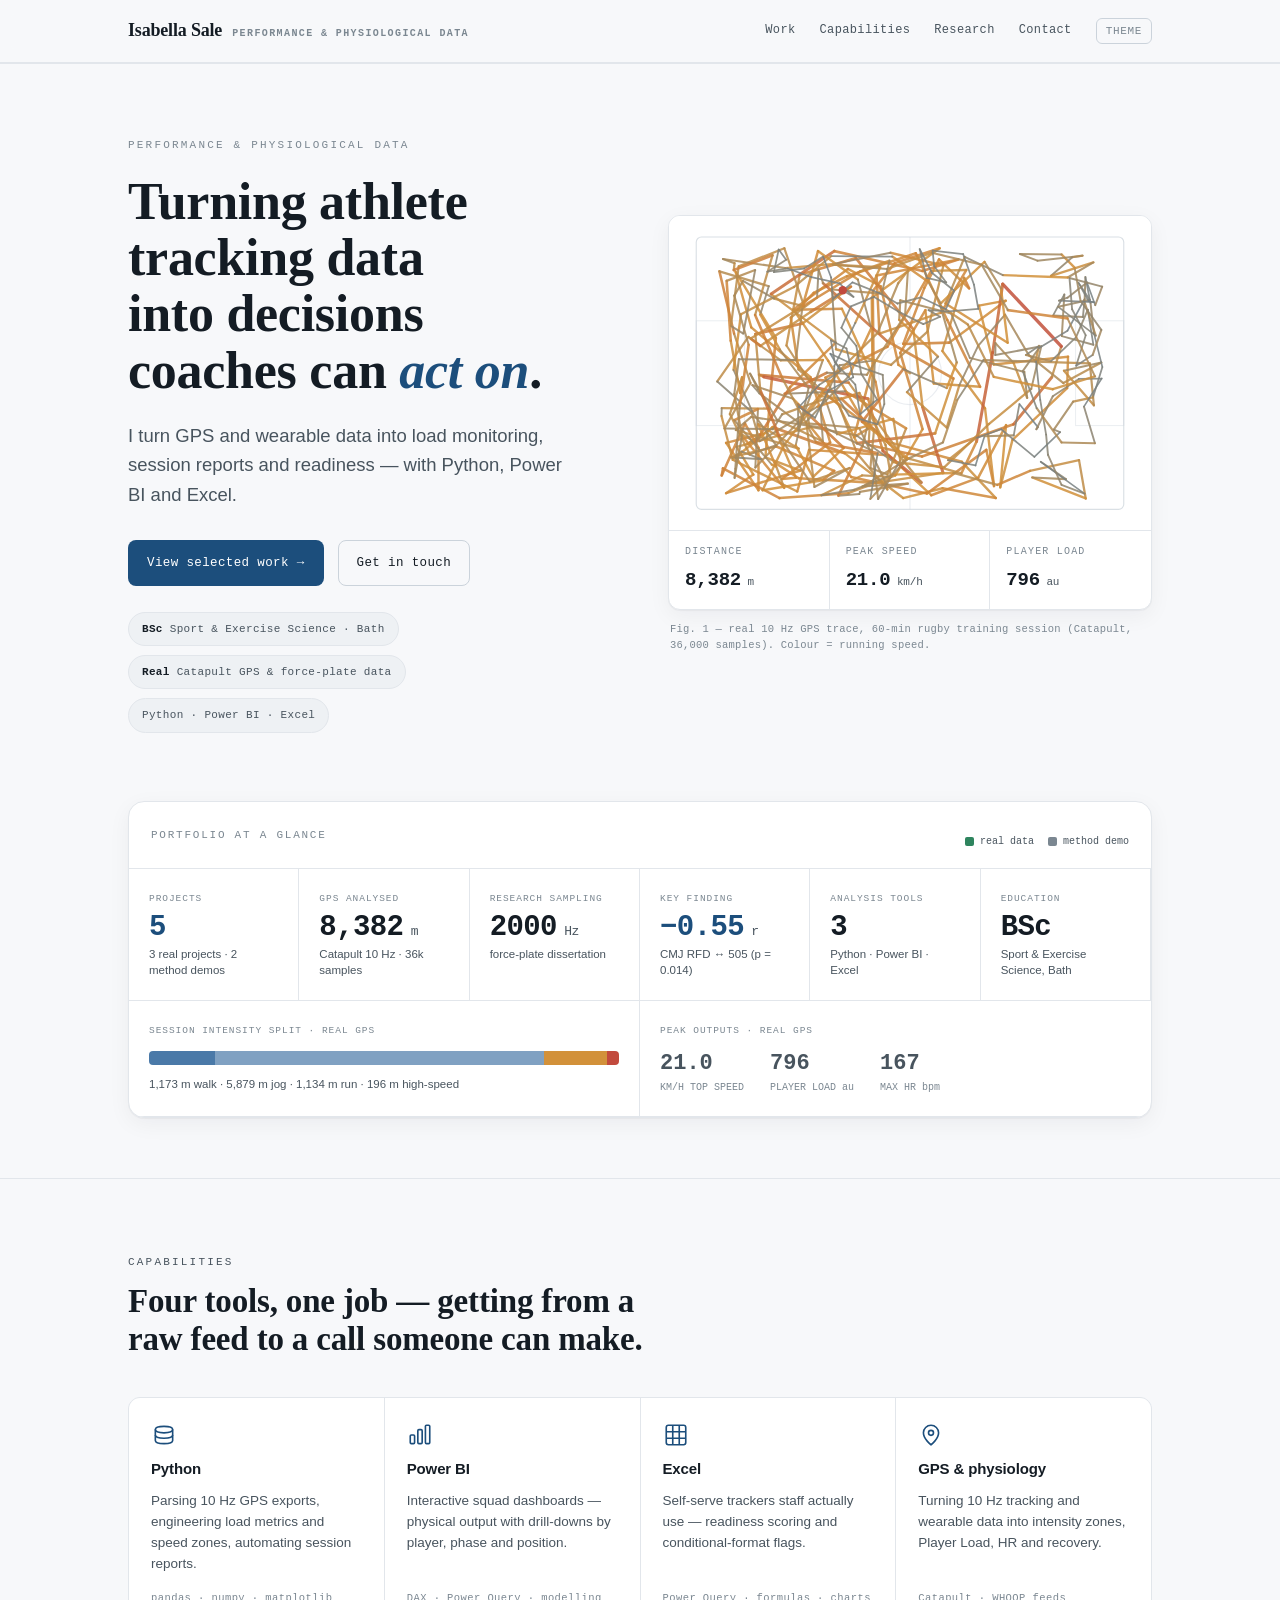
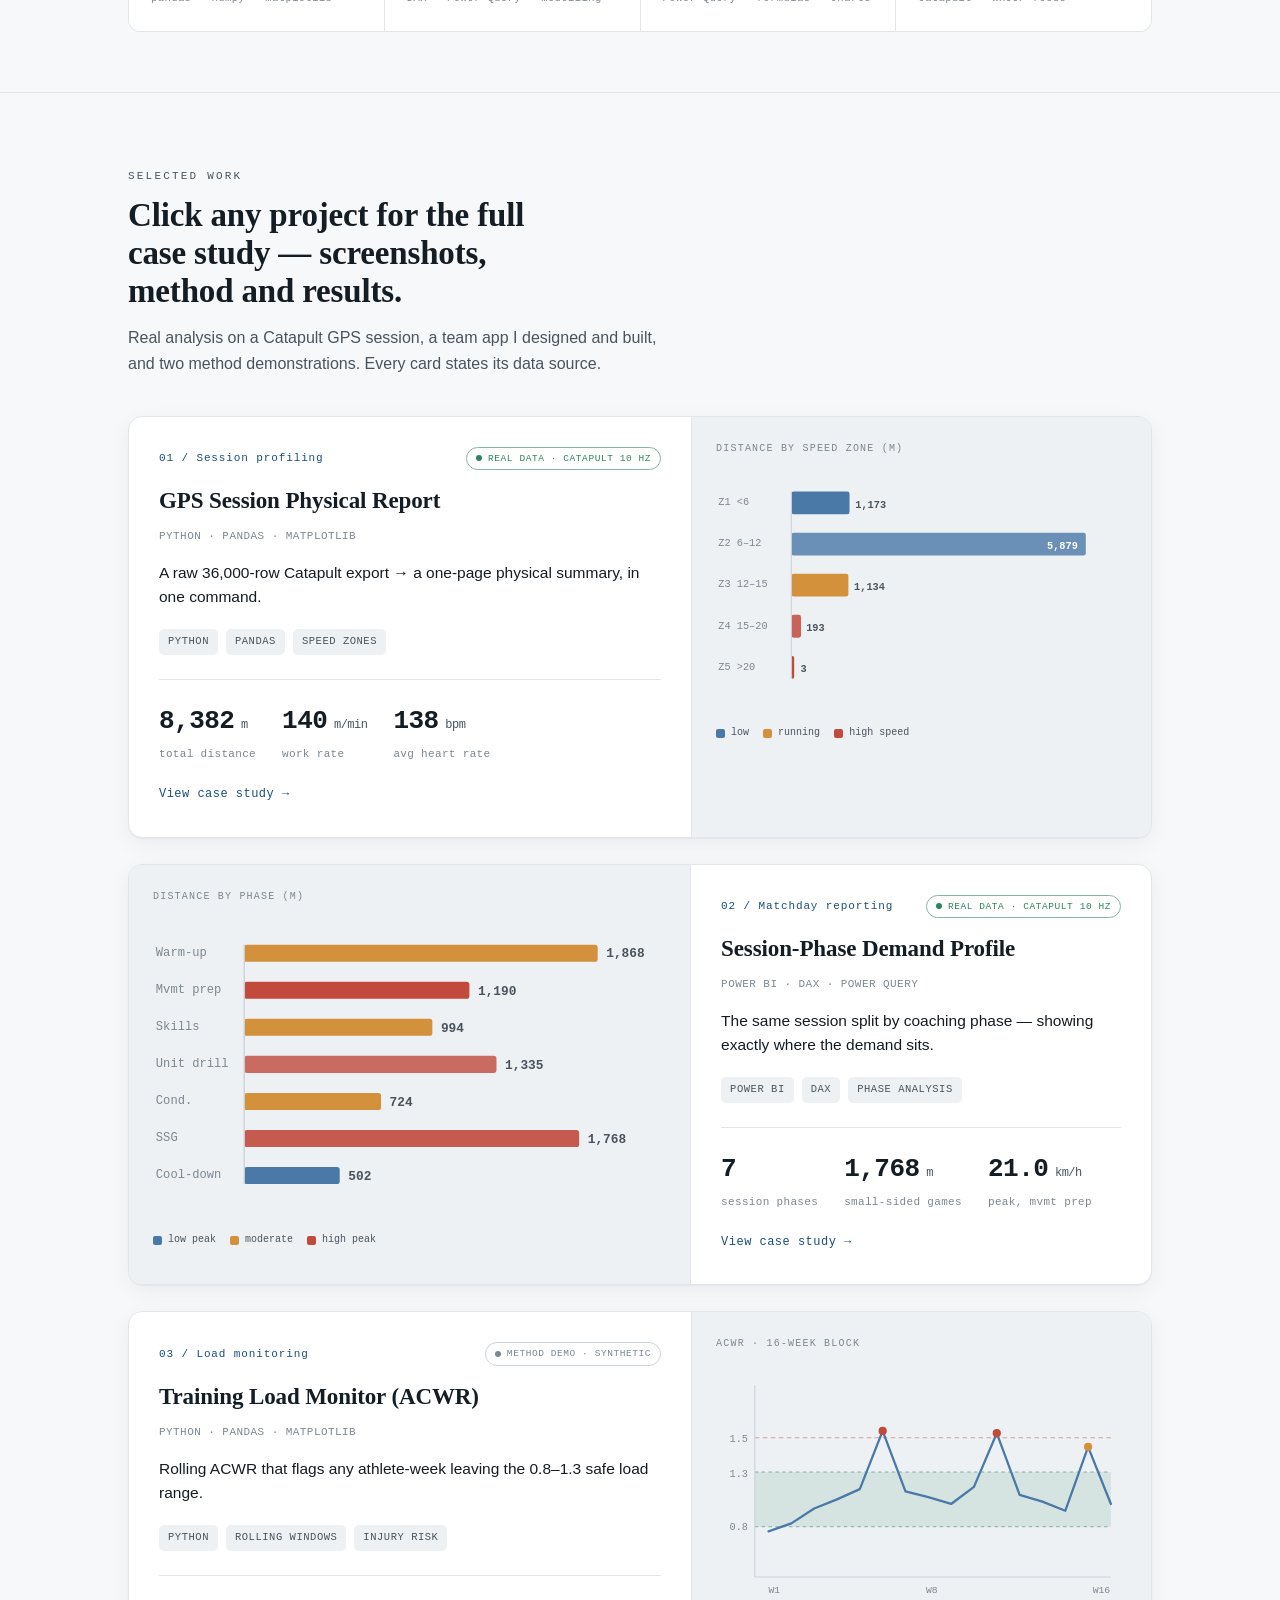
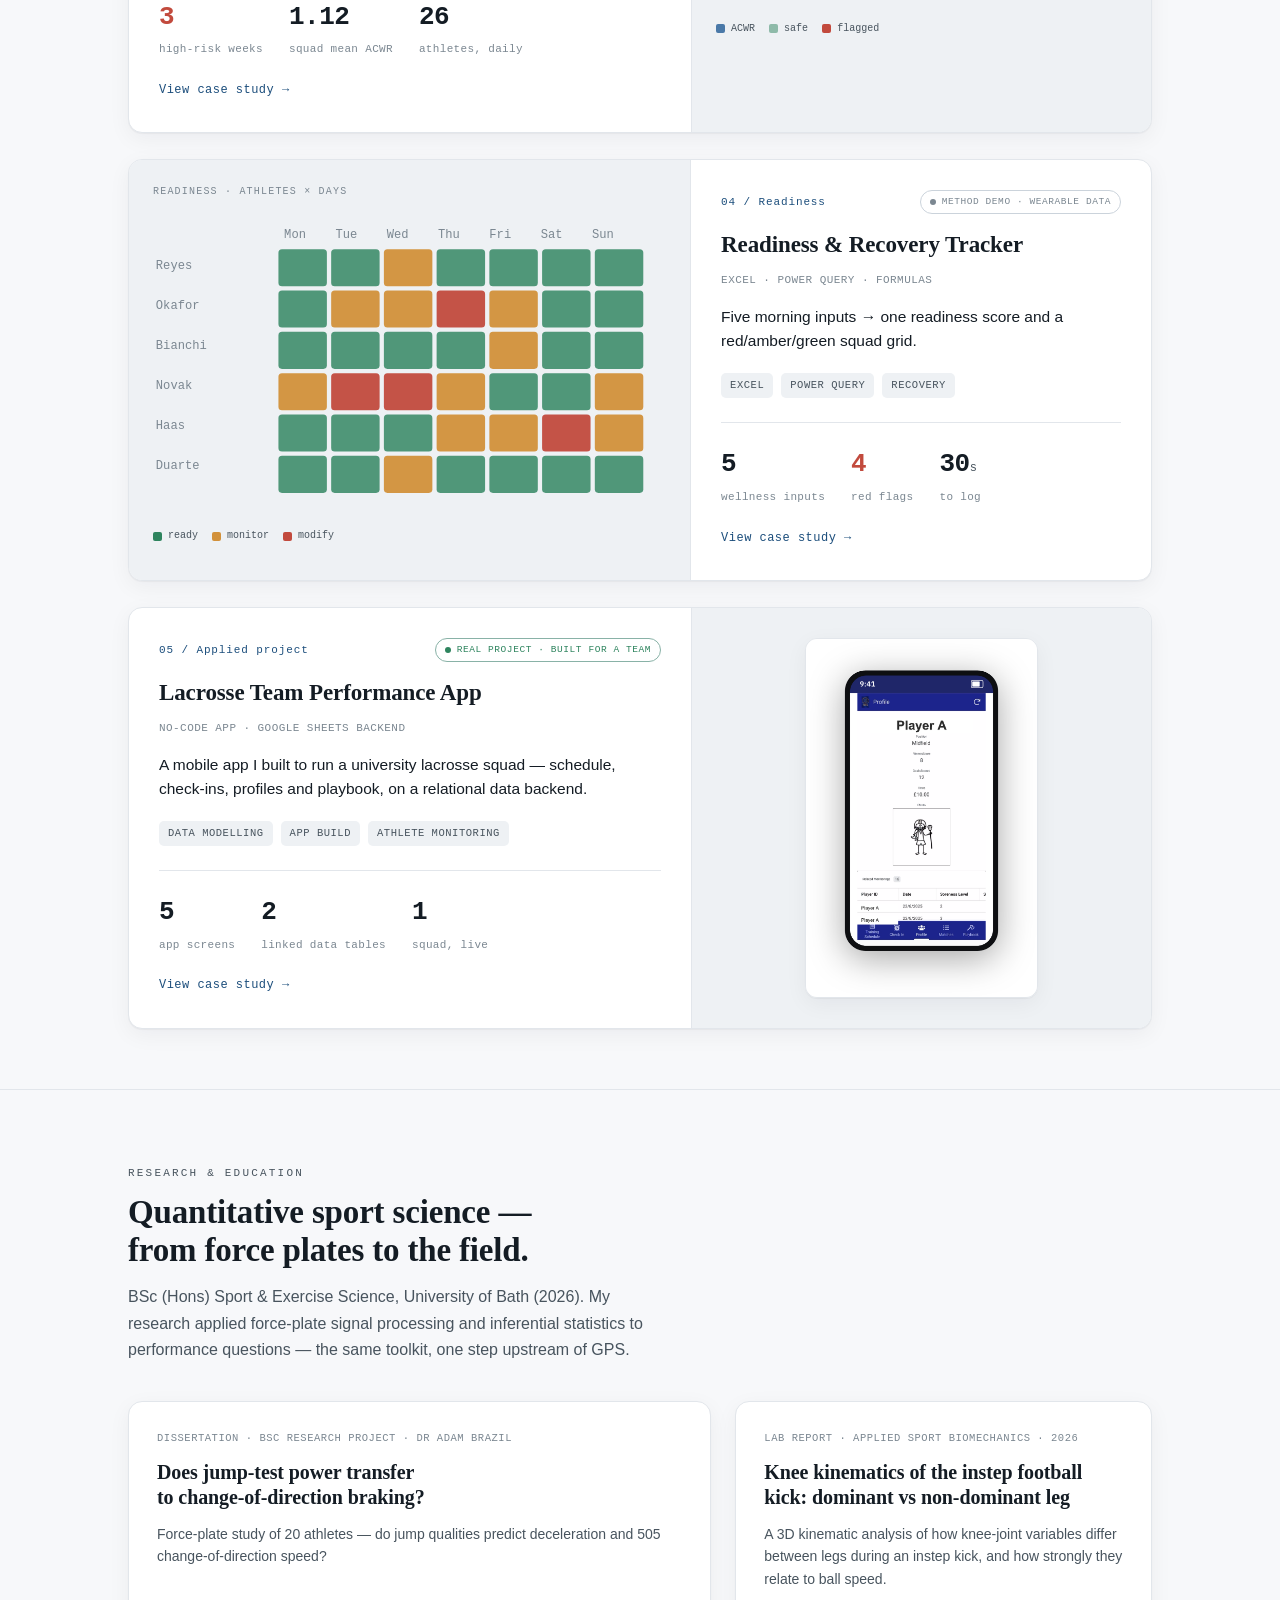
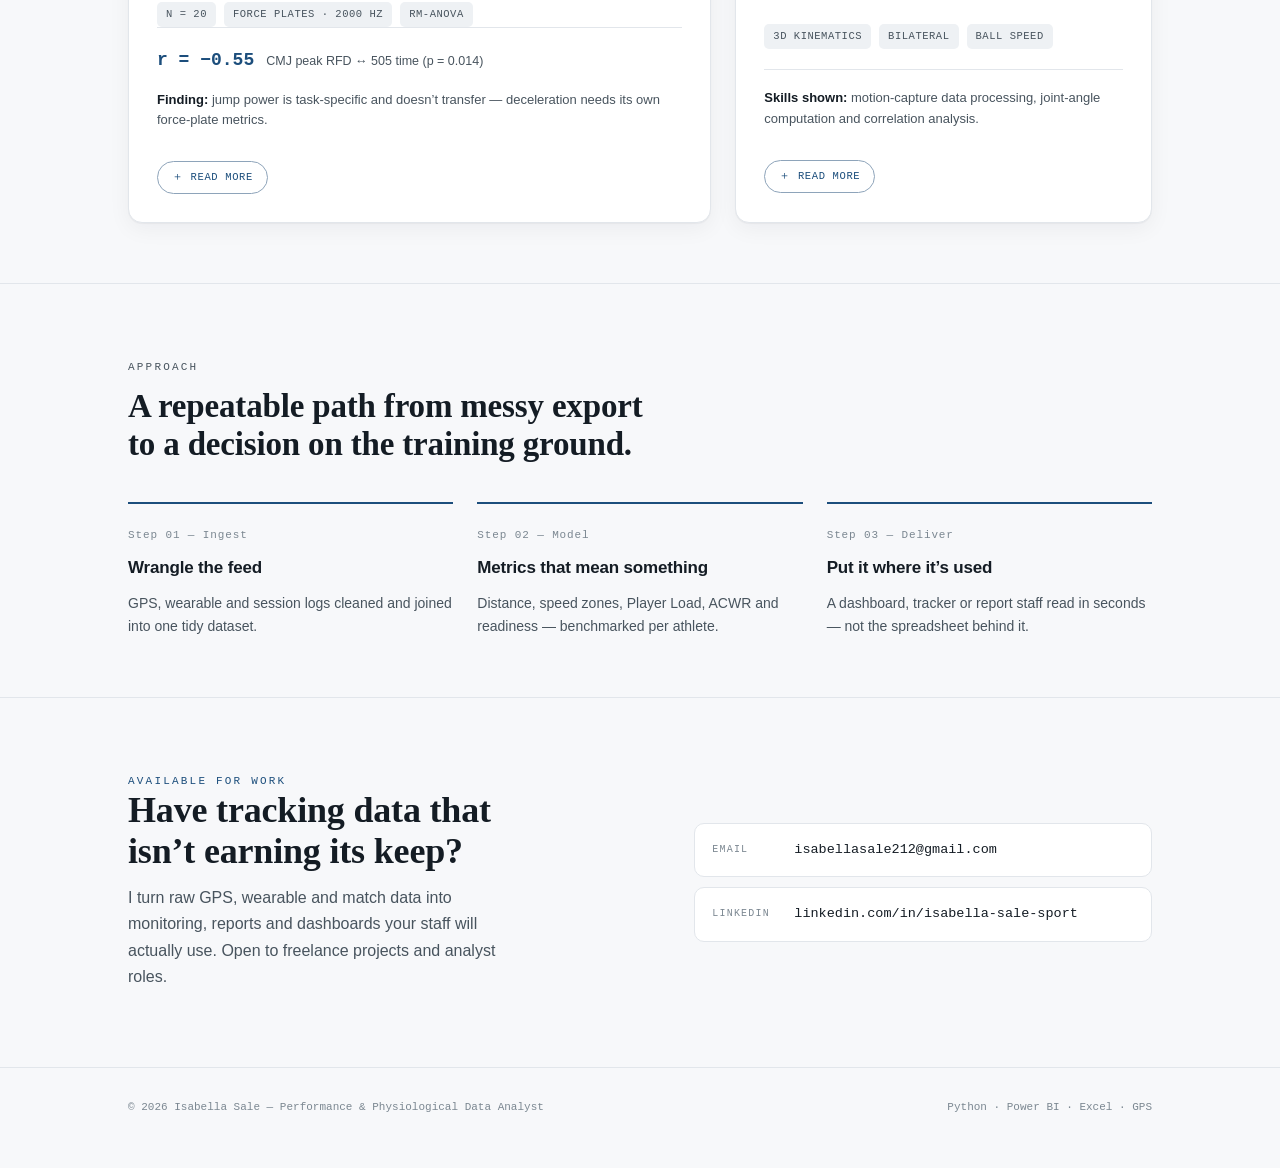
==== Portfolio/index.html @ 5c6104a4 "Add files via upload" ====
<!doctype html>
<html lang="en">
<head>
<meta charset="utf-8">
<meta name="viewport" content="width=device-width, initial-scale=1">
<title>Isabella Sale — Performance &amp; Physiological Data Analyst</title>
<link rel="stylesheet" href="assets/site.css">
  <link rel="icon" href="data:image/svg+xml,%3Csvg xmlns=%27http://www.w3.org/2000/svg%27 viewBox=%270 0 32 32%27%3E%3Crect width=%2732%27 height=%2732%27 rx=%277%27 fill=%27%231C4E7C%27/%3E%3Ctext x=%2716%27 y=%2722%27 font-family=%27Helvetica,Arial,sans-serif%27 font-size=%2714%27 font-weight=%27700%27 fill=%27white%27 text-anchor=%27middle%27%3EIS%3C/text%3E%3C/svg%3E">
</head>
<body>

<header class="bar">
  <div class="wrap bar-in">
    <a class="brand" href="index.html">Isabella&nbsp;Sale <span class="role">Performance &amp; Physiological Data</span></a>
    <nav>
      <a class="navlink" href="#work">Work</a>
      <a class="navlink" href="#skills">Capabilities</a>
      <a class="navlink" href="#research">Research</a>
      <a class="navlink" href="#contact">Contact</a>
      <button class="theme-btn" id="theme" aria-label="Toggle colour theme">Theme</button>
    </nav>
  </div>
</header>

<main>
  <!-- HERO -->
  <section class="hero">
    <div class="wrap hero-grid">
      <div>
        <p class="eyebrow">Performance &amp; Physiological Data</p>
        <h1>Turning athlete tracking data into decisions coaches can <em>act on</em>.</h1>
        <p class="lede">I turn GPS and wearable data into load monitoring, session reports and readiness — with Python, Power BI and Excel.</p>
        <div class="cta-row">
          <a class="btn primary" href="#work">View selected work →</a>
          <a class="btn ghost" href="#contact">Get in touch</a>
        </div>
        <div class="glance">
          <span class="chip"><b>BSc</b> Sport &amp; Exercise Science · Bath</span>
          <span class="chip"><b>Real</b> Catapult GPS &amp; force-plate data</span>
          <span class="chip">Python · Power BI · Excel</span>
        </div>
      </div>
      <figure class="fig" aria-label="Real GPS movement trace">
        <div class="fig-frame">
          <svg id="pitch" viewBox="0 0 460 300" role="img" aria-label="Top-down pitch showing a real player movement trace coloured by running speed"></svg>
          <div class="fig-foot">
            <div class="fstat"><div class="k">Distance</div><div class="v tnum">8,382<small> m</small></div></div>
            <div class="fstat"><div class="k">Peak speed</div><div class="v tnum">21.0<small> km/h</small></div></div>
            <div class="fstat"><div class="k">Player Load</div><div class="v tnum">796<small> au</small></div></div>
          </div>
        </div>
        <figcaption>Fig. 1 — real 10&nbsp;Hz GPS trace, 60-min rugby training session (Catapult, 36,000 samples). Colour = running speed.</figcaption>
      </figure>
    </div>
  </section>

  <!-- OVERVIEW DASHBOARD -->
  <section id="overview" style="padding-top:8px;border-top:0;">
    <div class="wrap">
      <div class="dash-frame reveal">
        <div class="dash-head">
          <span class="t">Portfolio at a glance</span>
          <span class="legend">
            <span><i class="swatch" style="background:var(--good)"></i> real data</span>
            <span><i class="swatch" style="background:var(--mute)"></i> method demo</span>
          </span>
        </div>
        <div class="dash">
          <div class="tile"><div class="tl">Projects</div><div class="tn accent">5</div><div class="ts">3 real projects · 2 method demos</div></div>
          <div class="tile"><div class="tl">GPS analysed</div><div class="tn">8,382<small> m</small></div><div class="ts">Catapult 10&nbsp;Hz · 36k samples</div></div>
          <div class="tile"><div class="tl">Research sampling</div><div class="tn">2000<small> Hz</small></div><div class="ts">force-plate dissertation</div></div>
          <div class="tile"><div class="tl">Key finding</div><div class="tn accent">−0.55<small> r</small></div><div class="ts">CMJ RFD ↔ 505 (p = 0.014)</div></div>
          <div class="tile"><div class="tl">Analysis tools</div><div class="tn">3</div><div class="ts">Python · Power BI · Excel</div></div>
          <div class="tile"><div class="tl">Education</div><div class="tn">BSc</div><div class="ts">Sport &amp; Exercise Science, Bath</div></div>
          <div class="tile wide">
            <div class="tl">Session intensity split · real GPS</div>
            <div class="zonebar" aria-label="Distance by speed zone">
              <i style="width:14%;background:var(--cool)"></i>
              <i style="width:70%;background:color-mix(in srgb,var(--cool) 70%,#fff)"></i>
              <i style="width:13.5%;background:var(--warm)"></i>
              <i style="width:2.3%;background:var(--hot)"></i>
              <i style="width:0.2%;background:var(--hot)"></i>
            </div>
            <div class="ts" style="margin-top:8px">1,173&nbsp;m walk · 5,879&nbsp;m jog · 1,134&nbsp;m run · 196&nbsp;m high-speed</div>
          </div>
          <div class="tile wide" style="border-right:0;">
            <div class="tl">Peak outputs · real GPS</div>
            <div class="ts" style="display:flex;gap:26px;margin-top:6px">
              <span><b class="mono" style="font-size:22px;font-weight:600">21.0</b><br><span style="font-family:var(--mono);font-size:10px;color:var(--mute)">KM/H TOP SPEED</span></span>
              <span><b class="mono" style="font-size:22px;font-weight:600">796</b><br><span style="font-family:var(--mono);font-size:10px;color:var(--mute)">PLAYER LOAD au</span></span>
              <span><b class="mono" style="font-size:22px;font-weight:600">167</b><br><span style="font-family:var(--mono);font-size:10px;color:var(--mute)">MAX HR bpm</span></span>
            </div>
          </div>
        </div>
      </div>
    </div>
  </section>

  <!-- CAPABILITIES -->
  <section id="skills">
    <div class="wrap">
      <div class="sec-head reveal">
        <p class="eyebrow">Capabilities</p>
        <h2>Four tools, one job — getting from a raw feed to a call someone can make.</h2>
      </div>
      <div class="caps">
        <div class="cap reveal">
          <svg class="ico" viewBox="0 0 24 24" fill="none" stroke="currentColor" stroke-width="1.5"><path d="M4 7c0-2 4-3 8-3s8 1 8 3-4 3-8 3-8-1-8-3z"/><path d="M4 7v10c0 2 4 3 8 3s8-1 8-3V7"/><path d="M4 12c0 2 4 3 8 3s8-1 8-3"/></svg>
          <h3>Python</h3><p>Parsing 10&nbsp;Hz GPS exports, engineering load metrics and speed zones, automating session reports.</p><div class="tools">pandas · numpy · matplotlib</div>
        </div>
        <div class="cap reveal">
          <svg class="ico" viewBox="0 0 24 24" fill="none" stroke="currentColor" stroke-width="1.5"><rect x="3" y="12" width="4" height="8" rx="1"/><rect x="10" y="7" width="4" height="13" rx="1"/><rect x="17" y="3" width="4" height="17" rx="1"/></svg>
          <h3>Power BI</h3><p>Interactive squad dashboards — physical output with drill-downs by player, phase and position.</p><div class="tools">DAX · Power Query · modelling</div>
        </div>
        <div class="cap reveal">
          <svg class="ico" viewBox="0 0 24 24" fill="none" stroke="currentColor" stroke-width="1.5"><rect x="3" y="3" width="18" height="18" rx="2"/><path d="M3 9h18M3 15h18M9 3v18M15 3v18"/></svg>
          <h3>Excel</h3><p>Self-serve trackers staff actually use — readiness scoring and conditional-format flags.</p><div class="tools">Power Query · formulas · charts</div>
        </div>
        <div class="cap reveal">
          <svg class="ico" viewBox="0 0 24 24" fill="none" stroke="currentColor" stroke-width="1.5"><path d="M12 21s-7-5.2-7-11a7 7 0 0114 0c0 5.8-7 11-7 11z"/><circle cx="12" cy="10" r="2.3"/></svg>
          <h3>GPS &amp; physiology</h3><p>Turning 10&nbsp;Hz tracking and wearable data into intensity zones, Player Load, HR and recovery.</p><div class="tools">Catapult · WHOOP feeds</div>
        </div>
      </div>
    </div>
  </section>

  <!-- WORK -->
  <section id="work">
    <div class="wrap">
      <div class="sec-head reveal">
        <p class="eyebrow">Selected work</p>
        <h2>Click any project for the full case study — screenshots, method and results.</h2>
        <p>Real analysis on a Catapult GPS session, a team app I designed and built, and two method demonstrations. Every card states its data source.</p>
      </div>

      <div class="proj">

        <a class="card reveal" href="case-studies/01-gps-session.html">
          <div class="body">
            <div class="card-top"><div class="idx">01 / Session profiling</div><span class="prov real"><span class="d"></span> Real data · Catapult 10 Hz</span></div>
            <h3>GPS Session Physical Report</h3>
            <div class="role">Python · pandas · matplotlib</div>
            <p class="desc">A raw 36,000-row Catapult export → a one-page physical summary, in one command.</p>
            <div class="tag-row"><span class="tag">Python</span><span class="tag">pandas</span><span class="tag">Speed zones</span></div>
            <div class="kpis">
              <div class="kpi"><div class="n tnum">8,382<small> m</small></div><div class="l">total distance</div></div>
              <div class="kpi"><div class="n tnum">140<small> m/min</small></div><div class="l">work rate</div></div>
              <div class="kpi"><div class="n tnum">138<small> bpm</small></div><div class="l">avg heart rate</div></div>
            </div>
            <span class="cs-go">View case study →</span>
          </div>
          <div class="viz">
            <div class="vtitle">Distance by speed zone (m)</div>
            <svg viewBox="0 0 360 210" role="img" aria-label="Bar chart of distance by speed zone">
              <g font-size="9" fill="var(--mute)"><text x="2" y="30">Z1 &lt;6</text><text x="2" y="66">Z2 6–12</text><text x="2" y="102">Z3 12–15</text><text x="2" y="138">Z4 15–20</text><text x="2" y="174">Z5 &gt;20</text></g>
              <g><rect x="66" y="18" width="51" height="20" rx="2" fill="var(--cool)"/><rect x="66" y="54" width="258" height="20" rx="2" fill="var(--cool)" opacity=".8"/><rect x="66" y="90" width="50" height="20" rx="2" fill="var(--warm)"/><rect x="66" y="126" width="8.5" height="20" rx="2" fill="var(--hot)" opacity=".85"/><rect x="66" y="162" width="2.5" height="20" rx="2" fill="var(--hot)"/></g>
              <g font-size="9" fill="var(--dim)" font-weight="600"><text x="122" y="32">1,173</text><text x="290" y="68" fill="#fff">5,879</text><text x="121" y="104">1,134</text><text x="79" y="140">193</text><text x="74" y="176">3</text></g>
              <line x1="66" y1="18" x2="66" y2="182" stroke="var(--line2)" stroke-width="1"/>
            </svg>
            <div class="legend"><span><i class="swatch" style="background:var(--cool)"></i> low</span><span><i class="swatch" style="background:var(--warm)"></i> running</span><span><i class="swatch" style="background:var(--hot)"></i> high speed</span></div>
          </div>
        </a>

        <a class="card flip reveal" href="case-studies/02-phase-demand.html">
          <div class="body">
            <div class="card-top"><div class="idx">02 / Matchday reporting</div><span class="prov real"><span class="d"></span> Real data · Catapult 10 Hz</span></div>
            <h3>Session-Phase Demand Profile</h3>
            <div class="role">Power BI · DAX · Power Query</div>
            <p class="desc">The same session split by coaching phase — showing exactly where the demand sits.</p>
            <div class="tag-row"><span class="tag">Power BI</span><span class="tag">DAX</span><span class="tag">Phase analysis</span></div>
            <div class="kpis">
              <div class="kpi"><div class="n tnum">7</div><div class="l">session phases</div></div>
              <div class="kpi"><div class="n tnum">1,768<small> m</small></div><div class="l">small-sided games</div></div>
              <div class="kpi"><div class="n tnum">21.0<small> km/h</small></div><div class="l">peak, mvmt prep</div></div>
            </div>
            <span class="cs-go">View case study →</span>
          </div>
          <div class="viz">
            <div class="vtitle">Distance by phase (m)</div>
            <svg viewBox="0 0 360 210" role="img" aria-label="Bar chart of distance by session phase">
              <g font-size="8.5" fill="var(--mute)"><text x="2" y="26">Warm-up</text><text x="2" y="52">Mvmt prep</text><text x="2" y="78">Skills</text><text x="2" y="104">Unit drill</text><text x="2" y="130">Cond.</text><text x="2" y="156">SSG</text><text x="2" y="182">Cool-down</text></g>
              <g><rect x="64" y="18" width="248" height="12" rx="2" fill="var(--warm)"/><rect x="64" y="44" width="158" height="12" rx="2" fill="var(--hot)"/><rect x="64" y="70" width="132" height="12" rx="2" fill="var(--warm)"/><rect x="64" y="96" width="177" height="12" rx="2" fill="var(--hot)" opacity=".8"/><rect x="64" y="122" width="96" height="12" rx="2" fill="var(--warm)"/><rect x="64" y="148" width="235" height="12" rx="2" fill="var(--hot)" opacity=".9"/><rect x="64" y="174" width="67" height="12" rx="2" fill="var(--cool)"/></g>
              <g font-size="9" fill="var(--dim)" font-weight="600"><text x="318" y="27">1,868</text><text x="228" y="53">1,190</text><text x="202" y="79">994</text><text x="247" y="105">1,335</text><text x="166" y="131">724</text><text x="305" y="157">1,768</text><text x="137" y="183">502</text></g>
              <line x1="64" y1="18" x2="64" y2="186" stroke="var(--line2)" stroke-width="1"/>
            </svg>
            <div class="legend"><span><i class="swatch" style="background:var(--cool)"></i> low peak</span><span><i class="swatch" style="background:var(--warm)"></i> moderate</span><span><i class="swatch" style="background:var(--hot)"></i> high peak</span></div>
          </div>
        </a>

        <a class="card reveal" href="case-studies/03-acwr-load.html">
          <div class="body">
            <div class="card-top"><div class="idx">03 / Load monitoring</div><span class="prov demo"><span class="d"></span> Method demo · synthetic</span></div>
            <h3>Training Load Monitor (ACWR)</h3>
            <div class="role">Python · pandas · matplotlib</div>
            <p class="desc">Rolling ACWR that flags any athlete-week leaving the 0.8–1.3 safe load range.</p>
            <div class="tag-row"><span class="tag">Python</span><span class="tag">Rolling windows</span><span class="tag">Injury risk</span></div>
            <div class="kpis">
              <div class="kpi"><div class="n dn tnum">3</div><div class="l">high-risk weeks</div></div>
              <div class="kpi"><div class="n tnum">1.12</div><div class="l">squad mean ACWR</div></div>
              <div class="kpi"><div class="n tnum">26</div><div class="l">athletes, daily</div></div>
            </div>
            <span class="cs-go">View case study →</span>
          </div>
          <div class="viz">
            <div class="vtitle">ACWR · 16-week block</div>
            <svg viewBox="0 0 360 210" role="img" aria-label="ACWR line chart">
              <rect x="34" y="92" width="312" height="48" fill="var(--good)" opacity=".12"/>
              <line x1="34" y1="92" x2="346" y2="92" stroke="var(--good)" stroke-width="1" stroke-dasharray="3 3" opacity=".55"/>
              <line x1="34" y1="140" x2="346" y2="140" stroke="var(--good)" stroke-width="1" stroke-dasharray="3 3" opacity=".55"/>
              <line x1="34" y1="62" x2="346" y2="62" stroke="var(--hot)" stroke-width="1" stroke-dasharray="4 3" opacity=".5"/>
              <line x1="34" y1="16" x2="34" y2="184" stroke="var(--line2)" stroke-width="1"/><line x1="34" y1="184" x2="346" y2="184" stroke="var(--line2)" stroke-width="1"/>
              <text x="28" y="66" text-anchor="end" font-size="9" fill="var(--mute)">1.5</text><text x="28" y="96" text-anchor="end" font-size="9" fill="var(--mute)">1.3</text><text x="28" y="143" text-anchor="end" font-size="9" fill="var(--mute)">0.8</text>
              <polyline fill="none" stroke="var(--cool)" stroke-width="2" stroke-linejoin="round" stroke-linecap="round" points="46,144 66,137 86,124 106,116 126,107 146,56 166,109 186,114 206,120 226,105 246,58 266,112 286,118 306,126 326,70 346,120"/>
              <circle cx="146" cy="56" r="3.6" fill="var(--hot)"/><circle cx="246" cy="58" r="3.6" fill="var(--hot)"/><circle cx="326" cy="70" r="3.6" fill="var(--warm)"/>
              <text x="46" y="198" font-size="8.5" fill="var(--mute)">W1</text><text x="184" y="198" font-size="8.5" fill="var(--mute)">W8</text><text x="330" y="198" font-size="8.5" fill="var(--mute)">W16</text>
            </svg>
            <div class="legend"><span><i class="swatch" style="background:var(--cool)"></i> ACWR</span><span><i class="swatch" style="background:var(--good);opacity:.5"></i> safe</span><span><i class="swatch" style="background:var(--hot)"></i> flagged</span></div>
          </div>
        </a>

        <a class="card flip reveal" href="case-studies/04-readiness.html">
          <div class="body">
            <div class="card-top"><div class="idx">04 / Readiness</div><span class="prov demo"><span class="d"></span> Method demo · wearable data</span></div>
            <h3>Readiness &amp; Recovery Tracker</h3>
            <div class="role">Excel · Power Query · formulas</div>
            <p class="desc">Five morning inputs → one readiness score and a red/amber/green squad grid.</p>
            <div class="tag-row"><span class="tag">Excel</span><span class="tag">Power Query</span><span class="tag">Recovery</span></div>
            <div class="kpis">
              <div class="kpi"><div class="n tnum">5</div><div class="l">wellness inputs</div></div>
              <div class="kpi"><div class="n dn tnum">4</div><div class="l">red flags</div></div>
              <div class="kpi"><div class="n tnum">30<small>s</small></div><div class="l">to log</div></div>
            </div>
            <span class="cs-go">View case study →</span>
          </div>
          <div class="viz">
            <div class="vtitle">Readiness · athletes × days</div>
            <svg viewBox="0 0 360 210" role="img" aria-label="Readiness heatmap">
              <g font-size="8.5" fill="var(--mute)"><text x="92" y="16">Mon</text><text x="128" y="16">Tue</text><text x="164" y="16">Wed</text><text x="200" y="16">Thu</text><text x="236" y="16">Fri</text><text x="272" y="16">Sat</text><text x="308" y="16">Sun</text></g>
              <g font-size="8.5" fill="var(--mute)"><text x="2" y="38">Reyes</text><text x="2" y="66">Okafor</text><text x="2" y="94">Bianchi</text><text x="2" y="122">Novak</text><text x="2" y="150">Haas</text><text x="2" y="178">Duarte</text></g>
              <g id="heat"></g>
            </svg>
            <div class="legend"><span><i class="swatch" style="background:var(--good)"></i> ready</span><span><i class="swatch" style="background:var(--warm)"></i> monitor</span><span><i class="swatch" style="background:var(--hot)"></i> modify</span></div>
          </div>
        </a>

        <a class="card reveal" href="case-studies/05-lacrosse-app.html">
          <div class="body">
            <div class="card-top"><div class="idx">05 / Applied project</div><span class="prov real"><span class="d"></span> Real project · built for a team</span></div>
            <h3>Lacrosse Team Performance App</h3>
            <div class="role">No-code app · Google Sheets backend</div>
            <p class="desc">A mobile app I built to run a university lacrosse squad — schedule, check-ins, profiles and playbook, on a relational data backend.</p>
            <div class="tag-row"><span class="tag">Data modelling</span><span class="tag">App build</span><span class="tag">Athlete monitoring</span></div>
            <div class="kpis">
              <div class="kpi"><div class="n tnum">5</div><div class="l">app screens</div></div>
              <div class="kpi"><div class="n tnum">2</div><div class="l">linked data tables</div></div>
              <div class="kpi"><div class="n tnum">1</div><div class="l">squad, live</div></div>
            </div>
            <span class="cs-go">View case study →</span>
          </div>
          <div class="viz" style="align-items:center;justify-content:center">
            <img src="assets/lax_profile.png" alt="Lacrosse app player-profile screen" style="max-height:360px;width:auto;border-radius:12px;border:1px solid var(--line);box-shadow:var(--shadow)">
          </div>
        </a>

      </div>
    </div>
  </section>

  <!-- RESEARCH -->
  <section id="research">
    <div class="wrap">
      <div class="sec-head reveal">
        <p class="eyebrow">Research &amp; Education</p>
        <h2>Quantitative sport science — from force plates to the field.</h2>
        <p>BSc (Hons) Sport &amp; Exercise Science, University of Bath (2026). My research applied force-plate signal processing and inferential statistics to performance questions — the same toolkit, one step upstream of GPS.</p>
      </div>
      <div class="research">
        <article class="rcard reveal">
          <div class="rmeta">Dissertation · BSc Research Project · Dr Adam Brazil</div>
          <h3>Does jump-test power transfer to change-of-direction braking?</h3>
          <p class="q">Force-plate study of 20 athletes — do jump qualities predict deceleration and 505 change-of-direction speed?</p>
          <div class="tag-row"><span class="tag">n = 20</span><span class="tag">Force plates · 2000 Hz</span><span class="tag">RM-ANOVA</span></div>
          <div class="rfind"><span class="rn">r = −0.55</span><span class="rl">CMJ peak RFD ↔ 505 time (p = 0.014)</span></div>
          <p class="rtake"><b>Finding:</b> jump power is task-specific and doesn’t transfer — deceleration needs its own force-plate metrics.</p>
          <details class="method"><summary><span>method</span></summary><p>Eccentric rate of force development from countermovement, drop and broad jumps vs the braking phase of a 505 task; Pearson/Spearman correlations, t-tests and RM-ANOVA (η²p = 0.77). Marker feedback: “a very good introduction… a well-written abstract… methods that would allow for replication.”</p></details>
        </article>
        <article class="rcard reveal">
          <div class="rmeta">Lab report · Applied Sport Biomechanics · 2026</div>
          <h3>Knee kinematics of the instep football kick: dominant vs non-dominant leg</h3>
          <p class="q">A 3D kinematic analysis of how knee-joint variables differ between legs during an instep kick, and how strongly they relate to ball speed.</p>
          <div class="tag-row"><span class="tag">3D kinematics</span><span class="tag">Bilateral</span><span class="tag">Ball speed</span></div>
          <p class="rtake" style="margin-top:20px;padding-top:18px;border-top:1px solid var(--line)"><b>Skills shown:</b> motion-capture data processing, joint-angle computation and correlation analysis.</p>
          <details class="method"><summary><span>method</span></summary><p>3D marker data reduced to knee flexion/extension angles across the kicking action, compared bilaterally and correlated against measured ball speed — quantitative biomechanics on real captured data.</p></details>
        </article>
      </div>
    </div>
  </section>

  <!-- APPROACH -->
  <section id="method">
    <div class="wrap">
      <div class="sec-head reveal">
        <p class="eyebrow">Approach</p>
        <h2>A repeatable path from messy export to a decision on the training ground.</h2>
      </div>
      <div class="method-steps">
        <div class="step reveal"><div class="num">Step 01 — Ingest</div><h3>Wrangle the feed</h3><p>GPS, wearable and session logs cleaned and joined into one tidy dataset.</p></div>
        <div class="step reveal"><div class="num">Step 02 — Model</div><h3>Metrics that mean something</h3><p>Distance, speed zones, Player Load, ACWR and readiness — benchmarked per athlete.</p></div>
        <div class="step reveal"><div class="num">Step 03 — Deliver</div><h3>Put it where it’s used</h3><p>A dashboard, tracker or report staff read in seconds — not the spreadsheet behind it.</p></div>
      </div>
    </div>
  </section>

  <!-- CONTACT -->
  <section id="contact">
    <div class="wrap contact reveal">
      <div>
        <p class="eyebrow" style="color:var(--accent)">Available for work</p>
        <h2>Have tracking data that isn’t earning its keep?</h2>
        <p>I turn raw GPS, wearable and match data into monitoring, reports and dashboards your staff will actually use. Open to freelance projects and analyst roles.</p>
      </div>
      <div class="clist">
        <a class="crow" href="mailto:isabellasale212@gmail.com"><span class="ck">Email</span><span class="cv">isabellasale212@gmail.com</span></a>
        <a class="crow" href="https://www.linkedin.com/in/isabella-sale-sport"><span class="ck">LinkedIn</span><span class="cv">linkedin.com/in/isabella-sale-sport</span></a>
      </div>
    </div>
  </section>
</main>

<footer>
  <div class="wrap foot-in">
    <span>© 2026 Isabella Sale — Performance &amp; Physiological Data Analyst</span>
    <span>Python · Power BI · Excel · GPS</span>
  </div>
</footer>

<script src="assets/site.js"></script>
<script>
  var REAL_PATH = [[230.0,150.0,1.1],[219.0,142.1,10.6],[202.1,67.0,11.7],[170.7,50.5,10.9],[118.5,89.4,11.7],[165.0,88.6,11.8],[197.1,158.3,10.5],[208.2,215.3,11.9],[279.5,234.6,11.3],[311.9,269.2,10.1],[261.1,259.8,11.6],[223.4,269.2,10.2],[167.5,226.3,10.1],[98.8,201.5,13.2],[60.8,232.6,10.6],[122.4,262.9,10.0],[133.7,223.2,11.5],[209.2,228.3,11.0],[250.3,266.5,10.6],[295.0,249.9,11.7],[321.7,199.6,11.1],[316.1,259.0,10.5],[327.8,213.7,10.1],[380.0,164.2,10.9],[380.8,134.3,11.0],[309.9,141.7,11.2],[295.7,85.5,10.5],[321.4,80.8,10.7],[267.3,120.9,11.0],[223.6,122.1,12.5],[243.7,68.6,12.0],[257.7,41.4,11.8],[286.4,69.0,11.2],[281.7,59.1,12.8],[260.9,128.8,9.7],[301.6,183.4,10.3],[310.2,257.8,10.6],[302.8,223.2,11.6],[246.2,264.9,12.4],[173.9,249.1,11.9],[135.4,201.5,11.0],[64.5,220.4,9.9],[80.5,246.8,10.6],[54.5,264.5,10.8],[125.6,242.9,11.3],[92.0,230.3,10.1],[96.1,177.1,10.6],[102.0,116.2,12.5],[63.5,53.2,10.6],[78.5,106.3,10.9],[135.1,153.9,11.2],[153.8,216.1,11.6],[107.9,251.1,11.8],[121.1,249.9,11.1],[100.3,201.1,10.3],[74.8,217.7,10.5],[89.0,207.8,9.7],[54.5,216.5,11.6],[85.4,261.7,11.0],[85.4,221.2,11.2],[72.4,198.0,12.1],[50.3,247.6,12.4],[51.5,240.9,12.6],[105.5,269.2,12.3],[171.2,264.5,11.6],[216.0,247.6,9.6],[242.0,203.5,10.5],[220.7,130.7,12.1],[244.7,89.8,11.7],[252.6,159.8,10.9],[296.9,163.0,10.3],[265.5,99.2,12.3],[235.6,35.5,11.4],[169.9,57.5,11.7],[138.1,73.3,11.1],[120.4,91.8,11.7],[152.0,138.2,10.6],[189.8,203.1,10.9],[176.6,211.0,11.3],[195.2,140.6,11.4],[194.5,71.7,11.9],[215.3,45.0,11.9],[258.2,30.8,12.1],[193.5,78.0,10.6],[194.2,152.4,10.8],[190.5,218.5,8.8],[241.5,229.5,12.6],[328.8,198.8,12.5],[365.3,153.9,15.5],[374.4,124.4,9.0],[318.5,65.0,19.8],[308.9,130.3,16.2],[293.5,215.3,17.3],[279.0,245.6,11.6],[223.1,229.9,9.3],[171.4,159.0,9.3],[86.1,151.6,13.5],[90.5,153.5,12.8],[190.0,174.4,17.5],[204.0,224.0,12.0],[240.8,254.3,16.8],[210.9,218.1,8.7],[164.5,174.4,13.2],[143.2,171.6,9.9],[112.1,123.6,8.8],[124.8,56.0,9.5],[178.3,40.2,12.6],[233.2,108.3,13.5],[242.0,182.3,10.2],[261.6,245.2,16.4],[197.4,254.7,9.8],[123.8,250.3,11.3],[101.0,235.4,11.1],[109.9,259.4,9.0],[68.2,207.8,11.6],[82.7,215.7,9.8],[115.5,163.4,13.9],[159.1,120.9,11.7],[97.4,74.5,9.9],[157.7,33.5,15.5],[241.8,52.4,12.3],[276.1,41.4,13.0],[198.1,56.8,11.8],[200.8,112.2,11.9],[259.7,92.2,9.9],[283.7,51.6,11.9],[250.1,52.4,10.1],[208.4,124.8,11.8],[149.3,154.3,12.2],[179.5,216.9,10.4],[254.0,207.4,14.4],[271.4,155.1,10.3],[207.9,119.3,12.5],[147.1,64.2,15.2],[142.7,51.2,7.3],[141.3,78.0,5.9],[116.2,96.9,8.9],[123.6,146.5,11.3],[162.6,181.1,8.8],[179.5,226.7,8.7],[208.4,261.0,9.1],[206.7,254.3,9.2],[181.5,202.3,7.1],[123.8,197.2,7.6],[86.3,169.3,6.9],[79.5,161.4,5.7],[118.5,174.4,7.2],[131.9,188.2,10.5],[134.1,201.1,8.7],[179.0,209.4,8.3],[214.6,235.0,5.4],[262.9,239.7,10.0],[305.5,198.4,9.3],[345.7,165.0,9.7],[355.3,124.4,6.6],[311.4,132.7,5.8],[311.6,121.3,5.8],[328.8,140.2,7.5],[341.8,173.6,9.8],[339.1,148.8,7.0],[287.1,135.4,6.7],[269.2,93.0,5.7],[220.7,80.4,7.3],[219.7,99.2,7.9],[256.7,134.3,10.7],[227.1,168.1,5.5],[265.1,201.9,9.6],[277.1,161.4,9.4],[295.0,124.0,5.9],[320.7,94.1,6.2],[343.3,132.7,7.2],[376.4,159.4,7.9],[412.6,139.8,8.5],[376.9,147.6,6.6],[405.5,180.7,9.5],[401.6,140.6,8.3],[349.4,139.0,8.8],[300.1,137.4,7.3],[275.1,175.6,5.3],[261.4,216.1,8.0],[227.3,232.2,7.1],[184.6,258.2,7.8],[228.0,255.4,7.4],[182.2,263.3,7.8],[181.7,265.3,5.5],[161.6,266.9,6.3],[184.9,218.9,12.8],[194.9,177.5,7.7],[196.4,137.8,6.6],[162.8,142.5,6.0],[144.7,183.4,6.9],[146.9,215.3,6.5],[103.0,194.5,8.8],[77.3,150.4,6.7],[84.9,165.3,7.1],[96.1,183.8,6.7],[50.3,183.4,9.3],[50.1,190.9,5.7],[60.3,230.7,9.6],[69.4,224.8,8.1],[88.5,232.2,5.2],[58.9,230.3,5.2],[102.5,220.0,9.1],[157.7,243.2,11.7],[146.6,252.3,12.1],[89.3,261.7,10.5],[109.6,219.2,10.0],[147.4,168.9,9.8],[195.7,203.9,11.5],[192.2,240.5,8.3],[208.4,246.8,7.7],[226.3,202.7,9.1],[168.2,167.3,11.6],[110.4,169.7,5.9],[150.6,149.6,13.9],[188.8,151.6,6.1],[225.3,94.5,8.1],[228.0,52.0,7.5],[218.7,64.2,9.6],[198.9,111.8,7.9],[164.3,145.7,8.9],[123.6,196.4,11.0],[82.4,240.1,7.8],[84.9,184.2,6.8],[62.3,194.9,12.1],[98.1,237.3,6.8],[102.0,238.9,10.4],[85.1,198.8,11.0],[123.8,222.0,9.6],[63.8,204.3,8.9],[78.5,191.7,7.2],[150.1,202.7,7.2],[193.7,224.0,6.5],[199.6,270.0,7.4],[220.7,233.4,6.1],[214.1,193.7,9.6],[160.4,208.2,10.2],[149.1,174.4,6.8],[107.9,189.3,8.9],[99.1,203.5,6.5],[53.0,202.7,6.3],[77.8,159.4,8.2],[62.1,112.2,8.2],[48.1,52.8,12.8],[95.2,67.0,8.4],[87.1,94.1,5.5],[105.7,127.2,10.4],[133.2,164.2,7.6],[120.9,218.9,6.5],[137.3,249.1,10.6],[166.7,221.2,10.7],[123.1,179.9,13.4],[123.4,204.3,5.6],[146.9,137.4,7.1],[106.7,137.8,10.3],[75.8,115.4,8.9],[46.1,157.9,9.1],[78.5,186.6,5.0],[86.6,214.9,8.0],[141.7,181.9,7.0],[181.7,168.9,11.4],[206.7,218.5,9.4],[211.9,249.1,9.1],[184.2,247.6,8.9],[145.4,266.5,9.8],[176.8,261.3,5.7],[213.1,246.8,7.0],[271.4,245.2,10.5],[313.4,256.6,8.4],[344.5,243.2,11.9],[391.3,233.0,9.6],[397.7,269.6,9.1],[346.7,249.5,10.6],[378.8,251.1,7.1],[354.8,234.6,5.3],[396.5,264.9,3.6],[374.6,256.6,5.4],[361.7,227.9,5.5],[359.9,208.6,4.9],[354.3,175.6,4.7],[350.1,137.0,4.2],[353.1,124.0,9.6],[340.6,132.7,4.5],[364.6,138.6,7.7],[388.4,115.8,4.5],[399.7,89.4,5.4],[405.0,122.9,3.9],[374.9,114.6,5.7],[377.3,74.9,6.7],[366.6,94.9,4.6],[395.0,96.5,6.3],[396.7,79.2,4.8],[397.4,58.3,6.3],[402.3,83.1,3.9],[405.5,111.8,6.0],[413.6,144.1,3.6],[404.6,173.2,4.1],[385.7,177.1,9.0],[367.3,203.9,7.1],[373.2,206.3,5.8],[348.7,229.9,3.6],[317.0,203.5,4.0],[292.5,212.2,4.0],[266.3,233.0,9.5],[292.5,238.1,4.1],[301.1,210.2,3.5],[329.0,209.4,7.0],[334.4,179.5,4.5],[352.1,201.5,3.1],[350.6,203.5,5.8],[366.3,172.0,6.1],[391.1,155.5,5.6],[412.9,155.1,4.1],[396.0,181.9,3.6],[406.5,216.9,5.1],[374.6,216.1,7.7],[350.9,183.4,8.0],[337.6,148.0,4.4],[353.1,126.0,6.3],[380.3,109.5,3.9],[396.0,80.4,3.4],[407.3,114.2,7.4],[371.5,86.7,4.5],[401.6,80.0,6.4],[390.8,63.8,4.2],[400.4,81.1,4.1],[405.5,82.3,2.3],[372.2,80.8,3.8],[380.3,78.0,5.3],[398.9,63.4,6.0],[406.8,85.1,3.5],[413.4,67.4,6.5],[382.2,59.1,5.8],[384.7,89.0,4.8],[397.7,113.8,4.7],[388.6,142.9,4.6],[404.3,132.7,4.2],[412.6,108.7,6.9],[392.8,81.1,5.6],[387.1,49.3,6.7],[374.6,36.7,10.8],[334.9,36.3,7.0],[351.6,42.6,6.6],[394.7,37.9,6.6],[384.9,39.4,8.0],[364.6,57.1,5.6],[405.0,44.2,9.9],[380.5,58.7,7.2],[318.7,56.4,10.5],[282.2,39.0,5.2],[263.8,83.5,8.4],[323.2,120.9,10.9],[316.8,69.0,10.5],[301.1,43.8,7.6],[259.4,83.5,10.6],[247.4,62.7,7.7],[213.1,38.7,11.1],[154.7,38.3,4.0],[119.2,67.8,8.7],[68.7,93.7,9.4],[61.6,146.9,10.6],[80.2,188.2,5.5],[102.3,218.9,7.1],[77.0,227.5,7.2],[58.1,189.0,9.1],[69.7,153.9,9.1],[67.9,168.9,10.2],[58.9,118.9,10.0],[55.0,61.9,12.1],[82.2,51.6,8.2],[70.9,112.2,6.0],[59.1,104.8,6.0],[66.5,48.1,8.7],[110.1,30.8,9.2],[129.0,86.3,8.7],[100.3,78.8,9.0],[70.6,61.9,6.0],[62.3,76.0,7.6],[76.0,122.9,7.4],[67.5,181.1,12.1],[63.3,241.3,6.9],[62.6,249.9,7.2],[69.7,209.4,7.0],[62.3,169.7,8.2],[66.7,136.6,6.9],[121.1,137.4,5.8],[127.3,87.0,7.3],[142.2,33.5,11.3],[180.2,60.7,10.4],[193.0,107.1,6.4],[171.4,153.1,11.1],[131.0,196.4,6.4],[138.8,258.6,8.8],[172.4,240.5,7.1],[134.4,253.5,8.9],[105.0,209.8,7.7],[87.1,166.1,14.6],[82.4,112.6,9.0],[127.8,102.4,13.2],[173.6,67.4,10.1],[135.4,91.4,13.4],[87.1,124.0,9.7],[78.0,117.0,13.6],[128.0,85.9,9.6],[182.4,52.8,11.9],[210.4,42.6,9.8],[203.0,74.1,6.7],[155.5,70.1,7.7],[159.4,127.2,5.8],[211.9,142.1,10.1],[246.7,110.3,8.7],[261.9,47.3,9.2],[211.4,35.1,11.4],[157.7,45.7,6.1],[110.9,49.7,10.0],[51.5,41.0,7.6],[62.6,45.0,7.0],[61.8,51.6,9.1],[98.8,37.5,13.1],[82.2,94.5,9.0],[108.2,155.1,12.7],[140.3,215.7,8.5],[199.1,226.3,12.6],[192.2,270.0,4.7],[228.0,231.4,7.8],[184.2,196.4,10.7],[223.6,146.1,13.7],[265.1,164.2,5.2],[274.6,139.8,10.5],[258.9,85.5,7.0],[285.2,103.6,9.5],[309.9,153.5,8.7],[366.3,165.3,10.6],[406.5,153.1,10.1],[380.3,97.7,7.8],[323.4,89.8,12.2],[298.4,46.5,7.0],[250.8,35.1,7.7],[208.2,50.5,9.2],[156.5,46.5,6.7],[201.6,48.9,9.0],[177.8,102.0,9.9],[157.7,143.3,4.0],[158.2,168.5,4.7],[171.7,190.5,4.8],[198.9,198.8,4.1],[205.5,179.5,4.5],[204.0,151.6,5.2],[178.5,142.9,4.9],[154.0,131.5,3.9],[163.8,148.0,3.0],[143.5,161.0,4.9],[124.1,182.3,3.4],[139.5,192.5,4.1],[151.8,166.9,4.4],[175.8,153.9,3.6],[169.4,126.4,4.2],[154.5,118.5,4.7],[158.2,139.4,4.2],[177.8,161.0,4.5],[182.4,189.3,4.3],[198.6,175.2,3.9],[183.4,150.4,4.8],[178.8,124.0,5.0],[164.5,106.7,4.5],[173.6,86.3,4.2],[195.7,77.2,4.1],[218.5,91.0,4.4],[242.7,103.2,4.7],[258.7,96.1,4.5],[247.7,89.8,4.9],[266.8,91.0,4.5],[295.2,88.6,4.3],[291.0,65.4,3.9],[280.7,36.3,4.0],[251.6,33.1,4.0],[253.0,47.7,4.6],[264.6,63.4,4.5],[245.9,59.1,4.5],[239.3,31.6,4.8],[251.1,54.4,3.9],[272.2,71.3,4.1],[264.1,89.0,4.2],[240.3,77.6,3.7],[218.0,83.5,4.9],[201.1,73.7,4.8],[175.1,63.4,4.1],[156.5,79.2,3.4],[154.7,58.7,4.8],[147.1,38.7,3.4],[129.0,50.1,4.8],[100.1,53.6,4.3],[104.7,32.0,4.4],[111.8,41.8,4.0],[93.9,53.2,5.2],[113.3,50.1,4.7],[135.9,58.3,4.1],[162.8,64.2,3.8],[176.1,77.2,4.0],[165.8,70.9,4.3]];
  var VMAX = 21.0;
  // readiness heatmap
  (function(){
    var g=document.getElementById("heat"); if(!g) return;
    var data=[[1,1,2,1,1,1,1],[1,2,2,3,2,1,1],[1,1,1,1,2,1,1],[2,3,3,2,1,1,2],[1,1,1,2,2,3,2],[1,1,2,1,1,1,1]];
    var col=function(v){ return v===3?"var(--hot)":v===2?"var(--warm)":"var(--good)"; };
    var x0=88,y0=24,cw=34,ch=26,gap=3,s="";
    for(var r=0;r<data.length;r++) for(var c=0;c<data[r].length;c++){ var x=x0+c*(cw+gap),y=y0+r*(ch+gap),v=data[r][c]; s+='<rect x="'+x+'" y="'+y+'" width="'+cw+'" height="'+ch+'" rx="2.5" fill="'+col(v)+'" opacity="'+(v===1?0.82:0.94)+'"/>'; }
    g.innerHTML=s;
  })();
  // hero GPS trace
  (function(){
    var svg=document.getElementById("pitch"); if(!svg) return;
    var reduce=matchMedia("(prefers-reduced-motion: reduce)").matches;
    function css(v){ return getComputedStyle(document.documentElement).getPropertyValue(v).trim(); }
    function hx(c){ c=c.replace("#",""); if(c.length===3)c=c.replace(/./g,"$&$&"); return [parseInt(c.slice(0,2),16),parseInt(c.slice(2,4),16),parseInt(c.slice(4,6),16)]; }
    function speedColor(v,cool,warm,hot){ var t=Math.min(1,v/VMAX),C=hx(cool),Wc=hx(warm),Hc=hx(hot),o; function mix(a,b,k){return [a[0]+(b[0]-a[0])*k,a[1]+(b[1]-a[1])*k,a[2]+(b[2]-a[2])*k];} o=t<0.5?mix(C,Wc,t/0.5):mix(Wc,Hc,(t-0.5)/0.5); return "rgb("+(o[0]|0)+","+(o[1]|0)+","+(o[2]|0)+")"; }
    function draw(progress){
      draw._p=progress;
      var line=css("--line2")||"#ccc",cool=css("--cool"),warm=css("--warm"),hot=css("--hot");
      var s="";
      s+='<rect x="26" y="20" width="408" height="260" rx="5" fill="none" stroke="'+line+'" stroke-width="1.1" opacity=".7"/>';
      s+='<line x1="230" y1="20" x2="230" y2="280" stroke="'+line+'" stroke-width="1.1" opacity=".4"/>';
      s+='<circle cx="230" cy="150" r="30" fill="none" stroke="'+line+'" stroke-width="1.1" opacity=".4"/>';
      s+='<rect x="26" y="100" width="46" height="100" fill="none" stroke="'+line+'" stroke-width="1" opacity=".38"/>';
      s+='<rect x="388" y="100" width="46" height="100" fill="none" stroke="'+line+'" stroke-width="1" opacity=".38"/>';
      var upto=Math.max(2,Math.floor(REAL_PATH.length*progress));
      for(var i=1;i<upto;i++){ var a=REAL_PATH[i-1],b=REAL_PATH[i]; s+='<line x1="'+a[0]+'" y1="'+a[1]+'" x2="'+b[0]+'" y2="'+b[1]+'" stroke="'+speedColor(b[2],cool,warm,hot)+'" stroke-width="'+(1.3+(Math.min(1,b[2]/VMAX))*2).toFixed(1)+'" stroke-linecap="round" opacity=".85"/>'; }
      var head=REAL_PATH[Math.min(upto,REAL_PATH.length)-1];
      s+='<circle cx="'+head[0]+'" cy="'+head[1]+'" r="4" fill="'+hot+'"/>';
      svg.innerHTML=s;
    }
    window.__redrawPitch=function(){ draw(draw._p||1); };
    if(reduce){ draw(1); return; }
    var start=null,DUR=2600;
    function stepf(ts){ if(start===null)start=ts; var p=Math.min(1,(ts-start)/DUR); draw(0.02+p*0.98); if(p<1) requestAnimationFrame(stepf); }
    requestAnimationFrame(stepf);
  })();
</script>
</body>
</html>
---- Portfolio/assets/site.css ----
/* ============================================================
   Isabella Sale — Portfolio site stylesheet
   ============================================================ */
:root{
  --paper:#F7F8FA; --panel:#FFFFFF; --panel2:#EEF1F4; --line:#E2E6EB; --line2:#CBD3DB;
  --ink:#141C24; --dim:#48545E; --mute:#7B8791;
  --accent:#1C4E7C; --accent-ink:#FFFFFF; --accent-wash:#EAF0F6;
  --cool:#4A79A8; --warm:#D2913A; --hot:#C24A3D; --good:#2E845E;
  --serif:"Iowan Old Style","Palatino Linotype",Palatino,"Book Antiqua",Georgia,serif;
  --sans:"Helvetica Neue",Helvetica,"Segoe UI",system-ui,-apple-system,Arial,sans-serif;
  --mono:ui-monospace,"SF Mono","Cascadia Code","Roboto Mono",Menlo,Consolas,monospace;
  --maxw:1080px;
  --shadow:0 1px 1px rgba(20,28,36,.04),0 6px 22px rgba(20,28,36,.05);
}
@media (prefers-color-scheme: dark){
  :root{ --paper:#0F151A; --panel:#161D24; --panel2:#1B232B; --line:#25303A; --line2:#33424D;
    --ink:#E7EDF1; --dim:#A3AFB9; --mute:#6C7A85; --accent:#5FA0D6; --accent-ink:#0E141A; --accent-wash:#16242F;
    --cool:#6BA3D6; --warm:#E1B061; --hot:#E06B5E; --good:#45B487;
    --shadow:0 1px 1px rgba(0,0,0,.3),0 8px 26px rgba(0,0,0,.38); }
}
:root[data-theme="light"]{ --paper:#F7F8FA; --panel:#FFFFFF; --panel2:#EEF1F4; --line:#E2E6EB; --line2:#CBD3DB;
  --ink:#141C24; --dim:#48545E; --mute:#7B8791; --accent:#1C4E7C; --accent-ink:#FFFFFF; --accent-wash:#EAF0F6;
  --cool:#4A79A8; --warm:#D2913A; --hot:#C24A3D; --good:#2E845E;
  --shadow:0 1px 1px rgba(20,28,36,.04),0 6px 22px rgba(20,28,36,.05); }
:root[data-theme="dark"]{ --paper:#0F151A; --panel:#161D24; --panel2:#1B232B; --line:#25303A; --line2:#33424D;
  --ink:#E7EDF1; --dim:#A3AFB9; --mute:#6C7A85; --accent:#5FA0D6; --accent-ink:#0E141A; --accent-wash:#16242F;
  --cool:#6BA3D6; --warm:#E1B061; --hot:#E06B5E; --good:#45B487;
  --shadow:0 1px 1px rgba(0,0,0,.3),0 8px 26px rgba(0,0,0,.38); }

*{ box-sizing:border-box; }
html{ scroll-behavior:smooth; }
@media (prefers-reduced-motion:reduce){ html{ scroll-behavior:auto; } }
body{ margin:0; background:var(--paper); color:var(--ink); font-family:var(--sans); font-size:16px; line-height:1.65; -webkit-font-smoothing:antialiased; text-rendering:optimizeLegibility; }
.wrap{ max-width:var(--maxw); margin:0 auto; padding:0 28px; }
::selection{ background:var(--accent-wash); }
h1,h2,h3,h4{ font-family:var(--serif); font-weight:600; margin:0; text-wrap:balance; letter-spacing:-.005em; }
.eyebrow{ font-family:var(--mono); font-size:11px; letter-spacing:.2em; text-transform:uppercase; color:var(--mute); margin:0; }
.tnum{ font-variant-numeric:tabular-nums; }
.mono{ font-family:var(--mono); }
a{ color:inherit; }

/* top bar */
header.bar{ position:sticky; top:0; z-index:50; background:color-mix(in srgb,var(--paper) 86%,transparent); backdrop-filter:saturate(1.3) blur(9px); border-bottom:1px solid var(--line); }
.bar-in{ display:flex; align-items:center; justify-content:space-between; height:62px; }
.brand{ display:flex; align-items:baseline; gap:10px; font-family:var(--serif); font-size:18px; font-weight:600; letter-spacing:-.01em; text-decoration:none; color:var(--ink); }
.brand .role{ font-family:var(--mono); font-size:10px; letter-spacing:.14em; text-transform:uppercase; color:var(--mute); }
@media (max-width:660px){ .brand .role{ display:none; } }
.bar nav{ display:flex; align-items:center; gap:24px; }
.bar nav a{ font-family:var(--mono); font-size:12px; letter-spacing:.03em; text-decoration:none; color:var(--dim); transition:color .15s; }
.bar nav a:hover{ color:var(--ink); }
.theme-btn{ font-family:var(--mono); font-size:11px; letter-spacing:.06em; cursor:pointer; background:transparent; color:var(--mute); border:1px solid var(--line2); border-radius:6px; padding:6px 9px; text-transform:uppercase; }
.theme-btn:hover{ color:var(--ink); border-color:var(--mute); }
@media (max-width:700px){ .bar nav .navlink{ display:none; } }
.backlink{ font-family:var(--mono); font-size:12px; letter-spacing:.03em; color:var(--dim); text-decoration:none; display:inline-flex; gap:7px; align-items:center; }
.backlink:hover{ color:var(--ink); }

/* hero */
.hero{ padding:72px 0 60px; }
.hero-grid{ display:grid; grid-template-columns:1fr 1fr; gap:56px; align-items:center; }
@media (max-width:900px){ .hero-grid{ grid-template-columns:1fr; gap:40px; } }
.hero h1{ font-size:clamp(33px,4.7vw,52px); line-height:1.08; margin:20px 0 0; }
.hero h1 em{ font-style:italic; color:var(--accent); }
.lede{ font-size:clamp(16px,1.5vw,18.5px); color:var(--dim); max-width:44ch; margin:22px 0 0; line-height:1.6; }
.cta-row{ display:flex; flex-wrap:wrap; gap:14px; align-items:center; margin-top:30px; }
.btn{ display:inline-flex; align-items:center; gap:8px; font-family:var(--mono); font-size:12.5px; letter-spacing:.03em; text-decoration:none; padding:12px 18px; border-radius:8px; border:1px solid transparent; transition:background .15s,border-color .15s,transform .1s; }
.btn:active{ transform:translateY(1px); }
.btn.primary{ background:var(--accent); color:var(--accent-ink); }
.btn.primary:hover{ filter:brightness(1.06); }
.btn.ghost{ color:var(--ink); border-color:var(--line2); }
.btn.ghost:hover{ background:var(--panel); border-color:var(--mute); }

.glance{ display:flex; flex-wrap:wrap; gap:9px; margin-top:26px; }
.chip{ font-family:var(--mono); font-size:11px; letter-spacing:.03em; color:var(--dim); background:var(--panel2); border:1px solid var(--line); border-radius:20px; padding:7px 13px; }
.chip b{ color:var(--ink); font-weight:650; }

figure.fig{ margin:0; }
.fig-frame{ background:var(--panel); border:1px solid var(--line); border-radius:12px; box-shadow:var(--shadow); overflow:hidden; }
#pitch{ display:block; width:100%; height:auto; background:var(--panel); }
.fig-foot{ display:grid; grid-template-columns:repeat(3,1fr); border-top:1px solid var(--line); }
.fstat{ padding:13px 16px; border-right:1px solid var(--line); }
.fstat:last-child{ border-right:0; }
.fstat .k{ font-family:var(--mono); font-size:10px; letter-spacing:.12em; text-transform:uppercase; color:var(--mute); }
.fstat .v{ font-family:var(--mono); font-weight:600; font-size:19px; margin-top:4px; letter-spacing:-.01em; }
.fstat .v small{ font-size:11px; color:var(--dim); font-weight:400; }
figcaption{ font-family:var(--mono); font-size:10.5px; color:var(--mute); margin-top:12px; letter-spacing:.02em; padding-left:2px; line-height:1.5; }

/* sections */
section{ padding:60px 0; border-top:1px solid var(--line); }
.sec-head{ max-width:60ch; margin-bottom:38px; }
.sec-head h2{ font-size:clamp(24px,3vw,33px); line-height:1.15; margin-top:12px; }
.sec-head p{ color:var(--dim); margin:14px 0 0; }

/* overview dashboard */
.dash-frame{ background:var(--panel); border:1px solid var(--line); border-radius:16px; box-shadow:var(--shadow); overflow:hidden; }
.dash-head{ display:flex; align-items:center; justify-content:space-between; gap:12px; flex-wrap:wrap; padding:18px 22px; border-bottom:1px solid var(--line); }
.dash-head .t{ font-family:var(--mono); font-size:11px; letter-spacing:.16em; text-transform:uppercase; color:var(--mute); }
.dash{ display:grid; grid-template-columns:repeat(6,1fr); }
@media (max-width:900px){ .dash{ grid-template-columns:repeat(3,1fr); } }
@media (max-width:520px){ .dash{ grid-template-columns:repeat(2,1fr); } }
.tile{ padding:22px 20px; border-right:1px solid var(--line); border-bottom:1px solid var(--line); display:flex; flex-direction:column; gap:4px; }
.tile .tl{ font-family:var(--mono); font-size:9.5px; letter-spacing:.1em; text-transform:uppercase; color:var(--mute); }
.tile .tn{ font-family:var(--mono); font-weight:600; font-size:29px; letter-spacing:-.02em; line-height:1.05; margin-top:2px; }
.tile .tn.accent{ color:var(--accent); }
.tile .tn small{ font-size:13px; font-weight:400; color:var(--dim); }
.tile .ts{ font-size:11.5px; color:var(--dim); line-height:1.35; }
.tile.wide{ grid-column:span 3; }
@media (max-width:900px){ .tile.wide{ grid-column:span 3; } }
@media (max-width:520px){ .tile.wide{ grid-column:span 2; } }
.zonebar{ display:flex; height:14px; border-radius:4px; overflow:hidden; margin-top:8px; }
.zonebar i{ display:block; height:100%; }

/* capabilities */
.caps{ display:grid; grid-template-columns:repeat(4,1fr); gap:1px; background:var(--line); border:1px solid var(--line); border-radius:12px; overflow:hidden; }
@media (max-width:820px){ .caps{ grid-template-columns:repeat(2,1fr); } }
@media (max-width:440px){ .caps{ grid-template-columns:1fr; } }
.cap{ background:var(--panel); padding:24px 22px; display:flex; flex-direction:column; gap:9px; }
.cap .ico{ width:26px; height:26px; color:var(--accent); }
.cap h3{ font-family:var(--sans); font-weight:650; font-size:15px; letter-spacing:-.01em; }
.cap p{ margin:0; font-size:13.5px; color:var(--dim); line-height:1.55; }
.cap .tools{ font-family:var(--mono); font-size:10.5px; color:var(--mute); letter-spacing:.04em; margin-top:auto; padding-top:6px; }

/* project cards (now links) */
.proj{ display:flex; flex-direction:column; gap:26px; }
.card{ background:var(--panel); border:1px solid var(--line); border-radius:14px; box-shadow:var(--shadow); overflow:hidden; display:grid; grid-template-columns:1.1fr .9fr; text-decoration:none; color:inherit; transition:border-color .15s, transform .12s, box-shadow .15s; }
.card:hover{ border-color:var(--accent); transform:translateY(-2px); box-shadow:0 2px 4px rgba(20,28,36,.05),0 14px 34px rgba(20,28,36,.09); }
.card.flip .viz{ order:-1; border-left:0; border-right:1px solid var(--line); }
@media (max-width:840px){ .card,.card.flip{ grid-template-columns:1fr; } .card.flip .viz{ order:0; border-right:0; } }
.card .body{ padding:30px 30px 32px; display:flex; flex-direction:column; }
.card-top{ display:flex; align-items:center; justify-content:space-between; gap:12px; }
.idx{ font-family:var(--mono); font-size:11px; color:var(--accent); letter-spacing:.08em; }
.prov{ display:inline-flex; align-items:center; gap:6px; font-family:var(--mono); font-size:9.5px; letter-spacing:.06em; text-transform:uppercase; padding:3px 9px; border-radius:20px; border:1px solid var(--line2); white-space:nowrap; }
.prov .d{ width:6px; height:6px; border-radius:50%; background:currentColor; flex:none; }
.prov.real{ color:var(--good); border-color:color-mix(in srgb,var(--good) 42%,var(--line2)); }
.prov.demo{ color:var(--mute); }
.card h3{ font-size:23px; margin-top:12px; }
.card .role{ font-family:var(--mono); font-size:11px; color:var(--mute); letter-spacing:.04em; margin-top:7px; text-transform:uppercase; }
.card p.desc{ color:var(--ink); font-size:15.5px; font-weight:500; line-height:1.55; margin:16px 0 0; }
.tag-row{ display:flex; flex-wrap:wrap; gap:8px; margin-top:20px; }
.tag{ font-family:var(--mono); font-size:10.5px; letter-spacing:.05em; text-transform:uppercase; padding:4px 9px; border-radius:5px; background:var(--panel2); color:var(--dim); }
.kpis{ display:flex; flex-wrap:wrap; gap:26px; margin-top:24px; padding-top:20px; border-top:1px solid var(--line); }
.kpi .n{ font-family:var(--mono); font-weight:600; font-size:26px; letter-spacing:-.02em; }
.kpi .n small{ font-size:12px; color:var(--dim); font-weight:400; }
.kpi .n.up{ color:var(--good); } .kpi .n.dn{ color:var(--hot); }
.kpi .l{ font-size:11px; color:var(--mute); font-family:var(--mono); letter-spacing:.03em; margin-top:2px; }
.cs-go{ font-family:var(--mono); font-size:12px; letter-spacing:.04em; color:var(--accent); margin-top:22px; display:inline-flex; align-items:center; gap:7px; }
.card:hover .cs-go{ gap:11px; }
.viz{ border-left:1px solid var(--line); background:var(--panel2); padding:24px; display:flex; flex-direction:column; }
.viz .vtitle{ font-family:var(--mono); font-size:10px; letter-spacing:.12em; text-transform:uppercase; color:var(--mute); margin-bottom:14px; }
.viz svg{ width:100%; height:auto; }
.viz svg text{ font-family:var(--mono); }
.legend{ display:flex; flex-wrap:wrap; gap:14px; margin-top:14px; font-family:var(--mono); font-size:10px; color:var(--dim); }
.legend span{ display:inline-flex; align-items:center; gap:6px; }
.swatch{ width:9px; height:9px; border-radius:2px; display:inline-block; }

/* research */
.research{ display:grid; grid-template-columns:1.4fr 1fr; gap:24px; }
@media (max-width:840px){ .research{ grid-template-columns:1fr; } }
.rcard{ background:var(--panel); border:1px solid var(--line); border-radius:14px; padding:28px; box-shadow:var(--shadow); display:flex; flex-direction:column; }
.rcard .rmeta{ font-family:var(--mono); font-size:10.5px; letter-spacing:.05em; text-transform:uppercase; color:var(--mute); }
.rcard h3{ font-size:20px; margin-top:12px; line-height:1.28; }
.rcard .q{ color:var(--dim); font-size:14px; margin-top:12px; line-height:1.6; }
.rfind{ display:flex; align-items:baseline; gap:12px; padding-top:18px; margin-top:auto; border-top:1px solid var(--line); }
.rfind:first-of-type{ margin-top:20px; }
.rfind .rn{ font-family:var(--mono); font-weight:600; font-size:18px; color:var(--accent); white-space:nowrap; }
.rfind .rl{ font-size:12.5px; color:var(--dim); line-height:1.4; }
.rtake{ font-size:13px; color:var(--dim); margin-top:14px; line-height:1.55; }
.rtake b{ color:var(--ink); font-weight:650; }

/* progressive disclosure */
details.method{ margin-top:18px; }
details.method summary{ display:inline-flex; align-items:center; font-family:var(--mono); font-size:10.5px; letter-spacing:.06em; text-transform:uppercase; color:var(--accent); cursor:pointer; list-style:none; padding:7px 14px; border:1px solid color-mix(in srgb,var(--accent) 35%,var(--line2)); border-radius:20px; transition:background .15s; }
details.method summary:hover{ background:var(--accent-wash); }
details.method summary::-webkit-details-marker{ display:none; }
details.method summary span{ display:none; }
details.method summary::after{ content:"＋  read more"; }
details.method[open] summary::after{ content:"−  show less"; }
details.method p{ font-size:13.5px; color:var(--dim); line-height:1.6; margin:14px 0 2px; }

/* approach */
.method-steps{ display:grid; grid-template-columns:repeat(3,1fr); gap:24px; }
@media (max-width:780px){ .method-steps{ grid-template-columns:1fr; } }
.step{ padding-top:22px; border-top:2px solid var(--accent); }
.step .num{ font-family:var(--mono); font-size:11px; color:var(--mute); letter-spacing:.08em; }
.step h3{ font-family:var(--sans); font-weight:650; font-size:17px; margin-top:10px; letter-spacing:-.01em; }
.step p{ font-size:14px; color:var(--dim); margin:10px 0 0; line-height:1.6; }

/* contact */
.contact{ display:grid; grid-template-columns:1.15fr 1fr; gap:40px; align-items:center; }
@media (max-width:760px){ .contact{ grid-template-columns:1fr; gap:28px; } }
.contact h2{ font-size:clamp(26px,3.4vw,36px); line-height:1.12; }
.contact p{ color:var(--dim); margin-top:14px; max-width:42ch; }
.clist{ display:flex; flex-direction:column; gap:10px; }
.crow{ display:flex; align-items:center; gap:14px; text-decoration:none; font-family:var(--mono); font-size:13.5px; padding:15px 17px; border:1px solid var(--line); border-radius:10px; background:var(--panel); transition:border-color .15s,transform .1s; }
.crow:hover{ border-color:var(--accent); transform:translateX(3px); }
.crow .ck{ color:var(--mute); font-size:10px; letter-spacing:.12em; text-transform:uppercase; width:68px; flex:none; }
.crow .cv{ color:var(--ink); }

footer{ border-top:1px solid var(--line); padding:30px 0 52px; }
.foot-in{ display:flex; justify-content:space-between; flex-wrap:wrap; gap:10px; font-family:var(--mono); font-size:11px; color:var(--mute); }

/* ============ case-study pages ============ */
.cs-hero{ padding:56px 0 44px; }
.cs-hero .eyebrow{ margin-bottom:16px; }
.cs-topline{ display:flex; align-items:center; gap:14px; flex-wrap:wrap; margin-bottom:18px; }
.cs-hero h1{ font-size:clamp(30px,4.4vw,46px); line-height:1.08; max-width:20ch; }
.cs-hero .sub{ font-size:clamp(16px,1.6vw,19px); color:var(--dim); max-width:56ch; margin-top:20px; line-height:1.6; }
.cs-meta{ display:flex; flex-wrap:wrap; gap:30px; margin-top:30px; padding-top:26px; border-top:1px solid var(--line); }
.cs-meta .m .mk{ font-family:var(--mono); font-size:10px; letter-spacing:.1em; text-transform:uppercase; color:var(--mute); }
.cs-meta .m .mv{ font-family:var(--mono); font-size:14px; margin-top:5px; color:var(--ink); font-weight:600; }
.cs-body{ padding:12px 0 40px; }
.cs-grid{ display:grid; grid-template-columns:minmax(0,1fr); gap:0; }
.cs-block{ padding:44px 0; border-top:1px solid var(--line); }
.cs-block:first-child{ border-top:0; }
.cs-block h2{ font-size:clamp(20px,2.6vw,27px); line-height:1.2; }
.cs-block .lead{ color:var(--dim); font-size:17px; margin-top:14px; max-width:62ch; }
.prose{ max-width:64ch; }
.prose p{ color:var(--dim); font-size:15.5px; line-height:1.7; margin:16px 0 0; }
.prose p strong{ color:var(--ink); font-weight:650; }
.prose ul{ margin:16px 0 0; padding-left:0; list-style:none; display:flex; flex-direction:column; gap:11px; }
.prose ul li{ position:relative; padding-left:24px; color:var(--dim); font-size:15px; line-height:1.6; }
.prose ul li::before{ content:""; position:absolute; left:4px; top:10px; width:7px; height:7px; border-radius:2px; background:var(--accent); }
.prose ul li b{ color:var(--ink); font-weight:650; }
.prose code{ font-family:var(--mono); font-size:13px; background:var(--panel2); border:1px solid var(--line); border-radius:5px; padding:1px 6px; }

.cs-fig{ margin:32px 0 0; }
.cs-fig .frame{ background:#FFFFFF; border:1px solid var(--line); border-radius:12px; overflow:hidden; box-shadow:var(--shadow); }
.cs-fig img{ display:block; width:100%; height:auto; }
.cs-fig figcaption{ margin-top:12px; }
.cs-figs2{ display:grid; grid-template-columns:1fr 1fr; gap:22px; margin-top:32px; }
@media (max-width:720px){ .cs-figs2{ grid-template-columns:1fr; } }
.cs-figs2 .cs-fig{ margin:0; }

.cs-kpis{ display:flex; flex-wrap:wrap; gap:34px; margin-top:26px; }
.cs-kpis .k .n{ font-family:var(--mono); font-weight:600; font-size:30px; letter-spacing:-.02em; }
.cs-kpis .k .n small{ font-size:14px; color:var(--dim); font-weight:400; }
.cs-kpis .k .l{ font-family:var(--mono); font-size:11px; color:var(--mute); letter-spacing:.03em; margin-top:3px; }

.callout{ background:var(--panel); border:1px solid var(--line); border-left:3px solid var(--accent); border-radius:10px; padding:22px 24px; margin-top:30px; }
.callout .ct{ font-family:var(--mono); font-size:10px; letter-spacing:.12em; text-transform:uppercase; color:var(--accent); }
.callout p{ margin:8px 0 0; color:var(--ink); font-size:16px; line-height:1.55; }

.cs-nav{ display:flex; justify-content:space-between; gap:16px; flex-wrap:wrap; padding:34px 0; border-top:1px solid var(--line); }
.cs-nav a{ font-family:var(--mono); font-size:13px; text-decoration:none; color:var(--dim); display:inline-flex; gap:8px; align-items:center; }
.cs-nav a:hover{ color:var(--accent); }

.demo-banner{ background:var(--panel2); border:1px solid var(--line); border-radius:10px; padding:14px 18px; margin-top:22px; font-size:13.5px; color:var(--dim); display:flex; gap:10px; align-items:flex-start; }
.demo-banner b{ color:var(--ink); }

/* phone screenshot gallery */
.cs-phones{ display:grid; grid-template-columns:repeat(4,1fr); gap:18px; margin-top:30px; }
@media (max-width:820px){ .cs-phones{ grid-template-columns:repeat(2,1fr); } }
.cs-phones figure{ margin:0; }
.cs-phones img{ width:100%; height:auto; display:block; border-radius:12px; border:1px solid var(--line); box-shadow:var(--shadow); background:#fff; }
.cs-phones .pcap{ font-family:var(--mono); font-size:10.5px; color:var(--mute); text-align:center; margin-top:9px; letter-spacing:.03em; }

.reveal{ opacity:0; transform:translateY(14px); transition:opacity .55s ease,transform .55s ease; }
.reveal.in{ opacity:1; transform:none; }
@media (prefers-reduced-motion:reduce){ .reveal{ opacity:1; transform:none; transition:none; } }
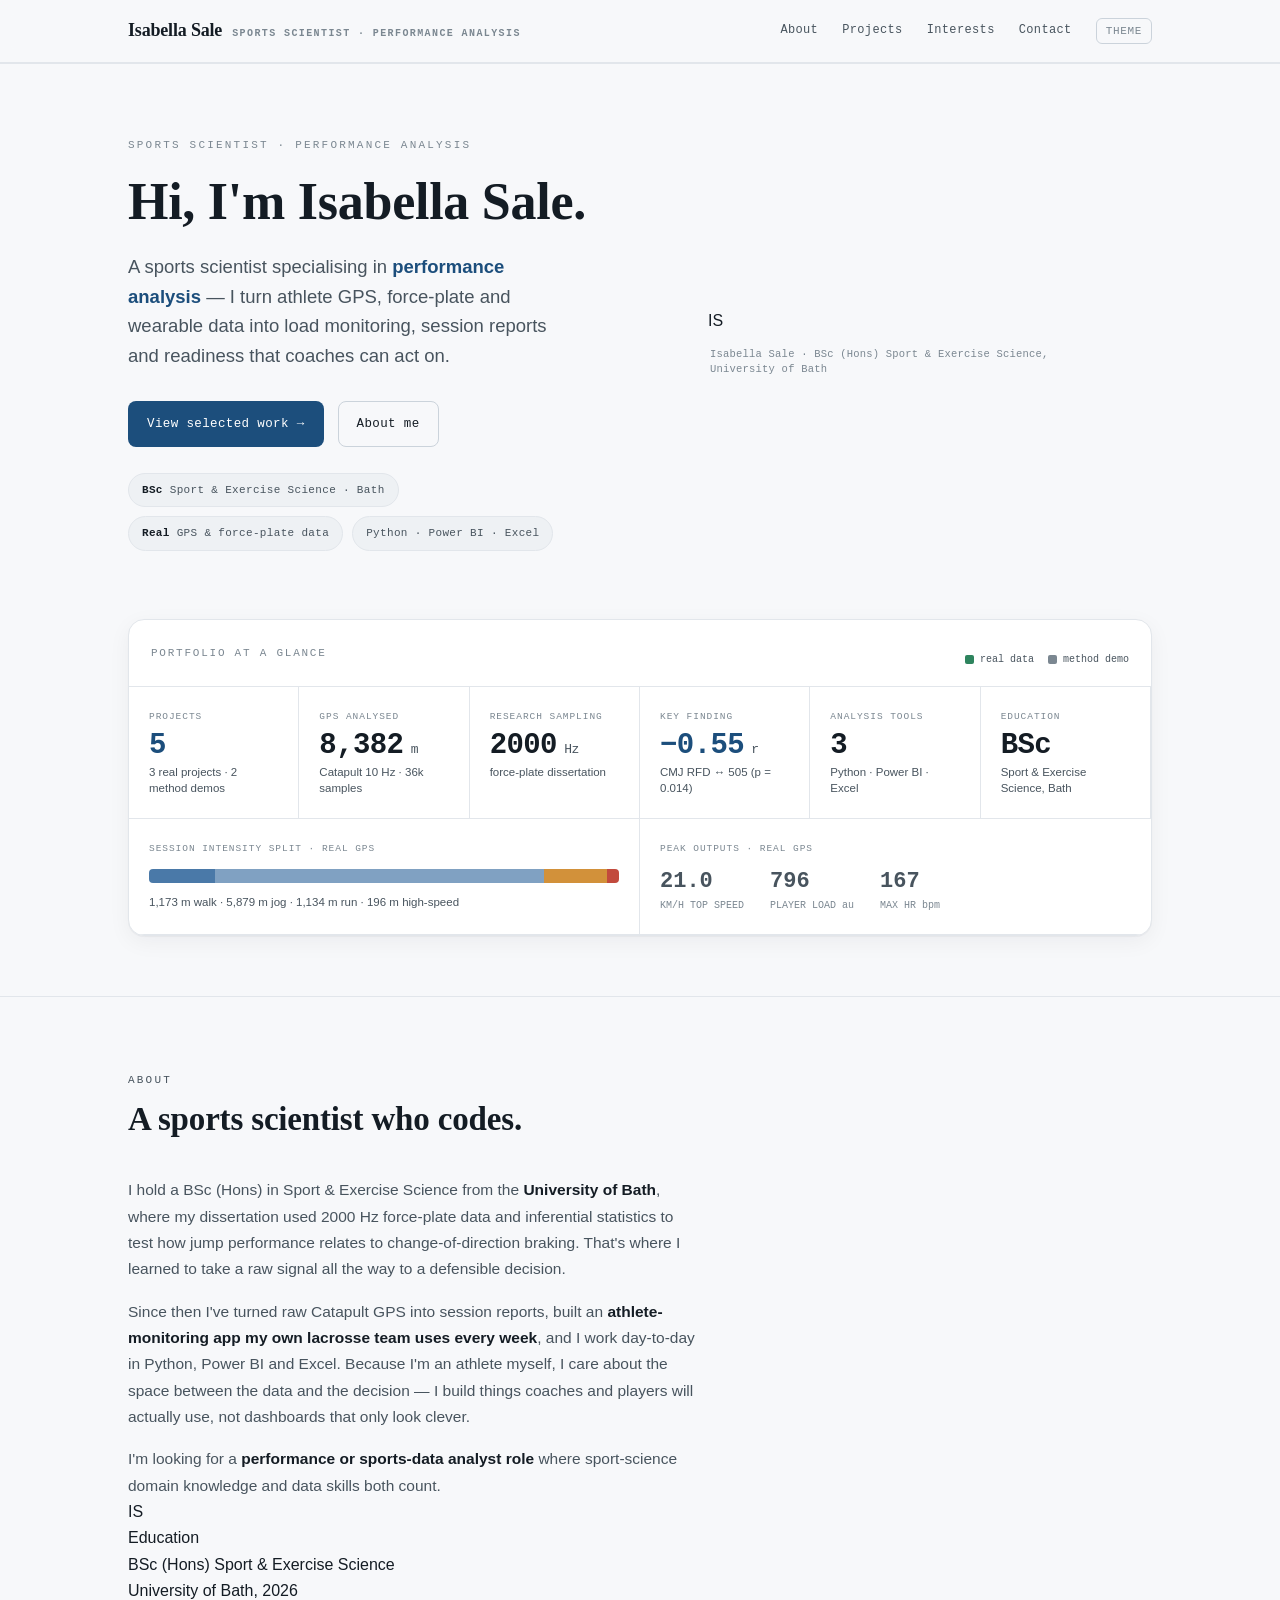
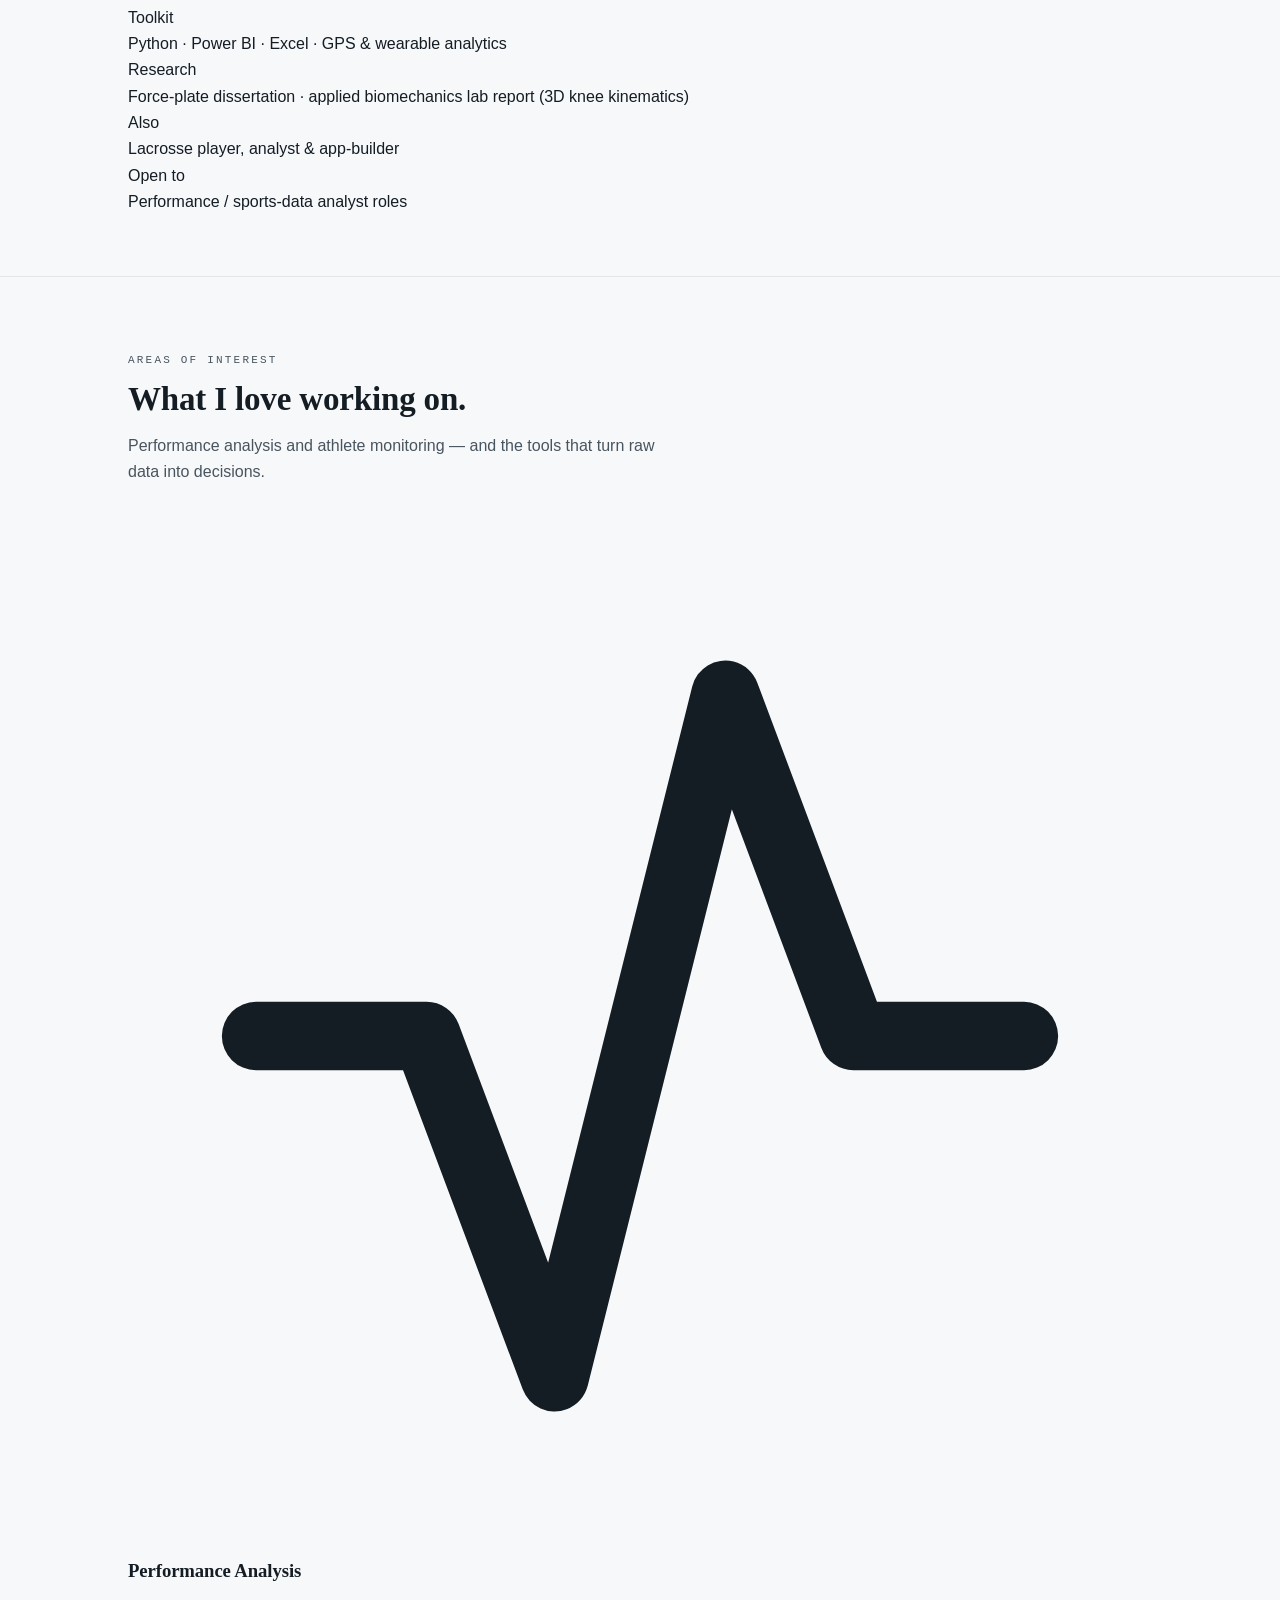
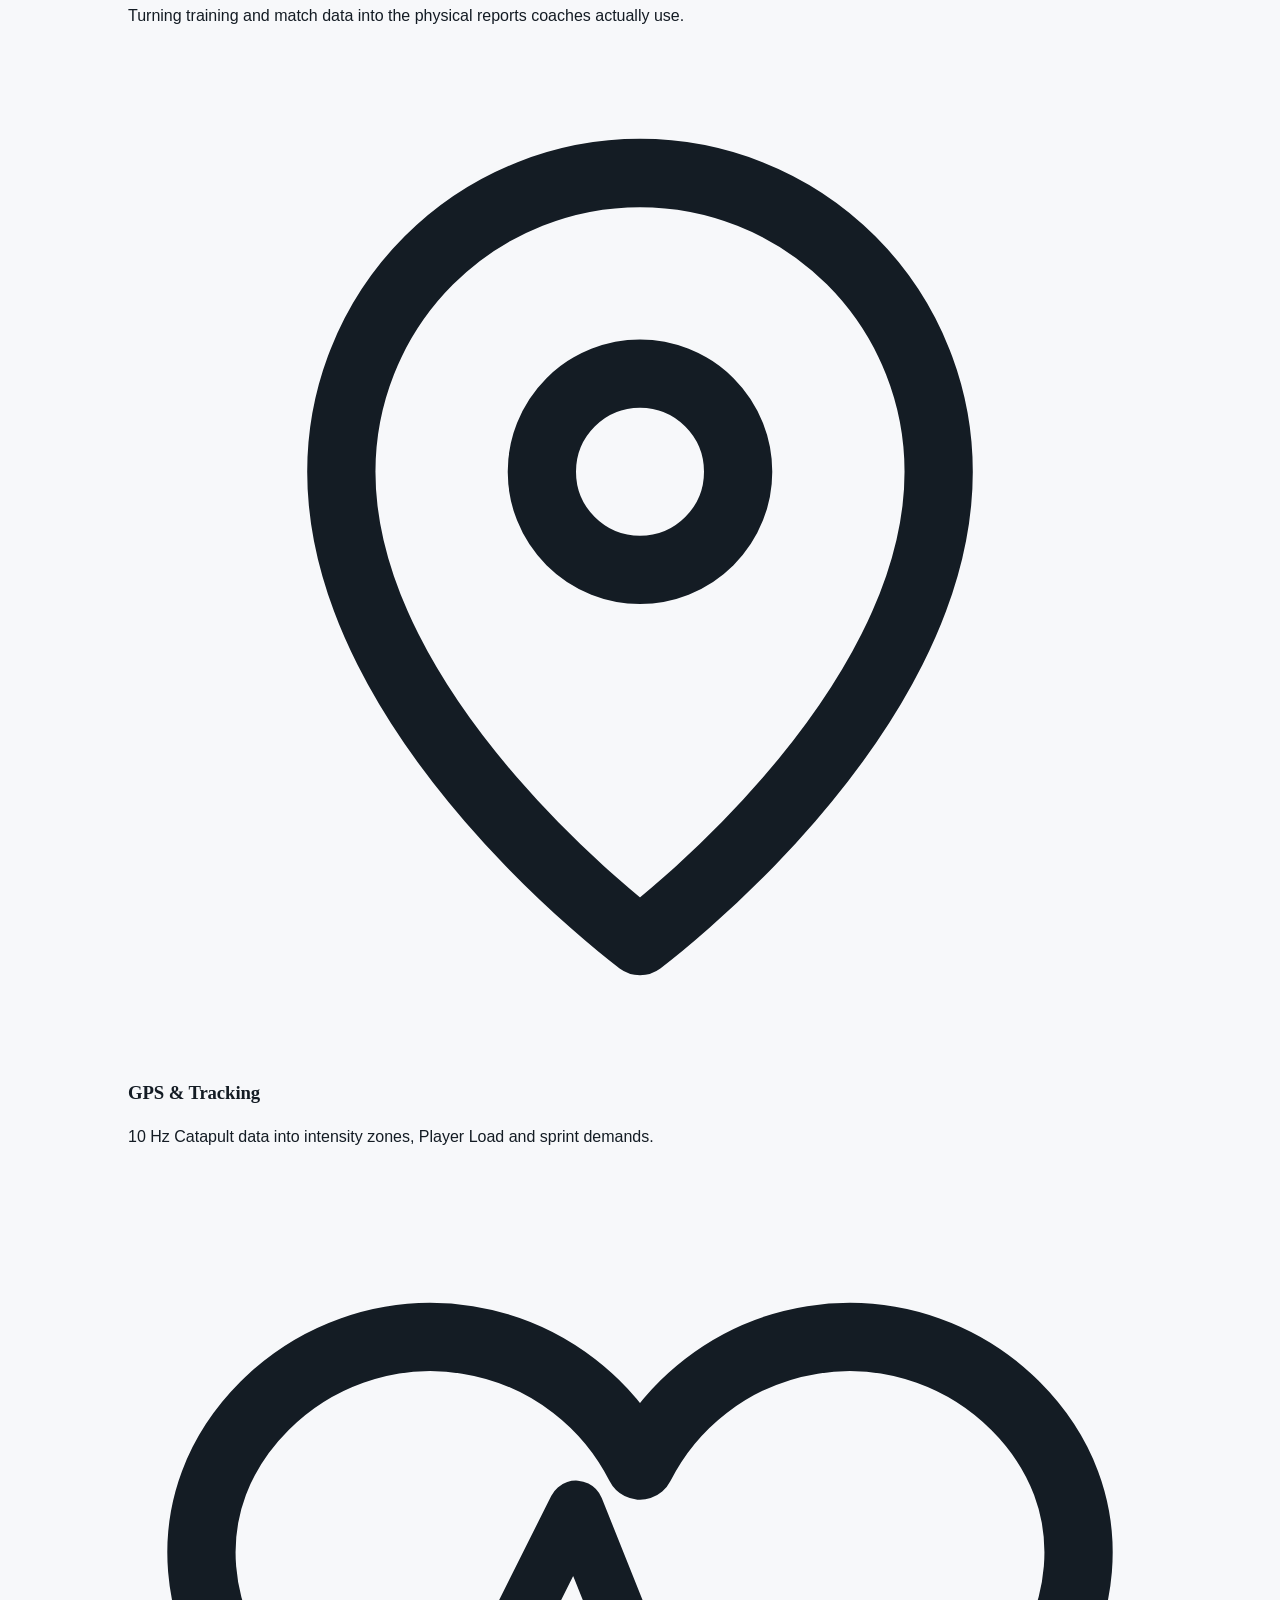
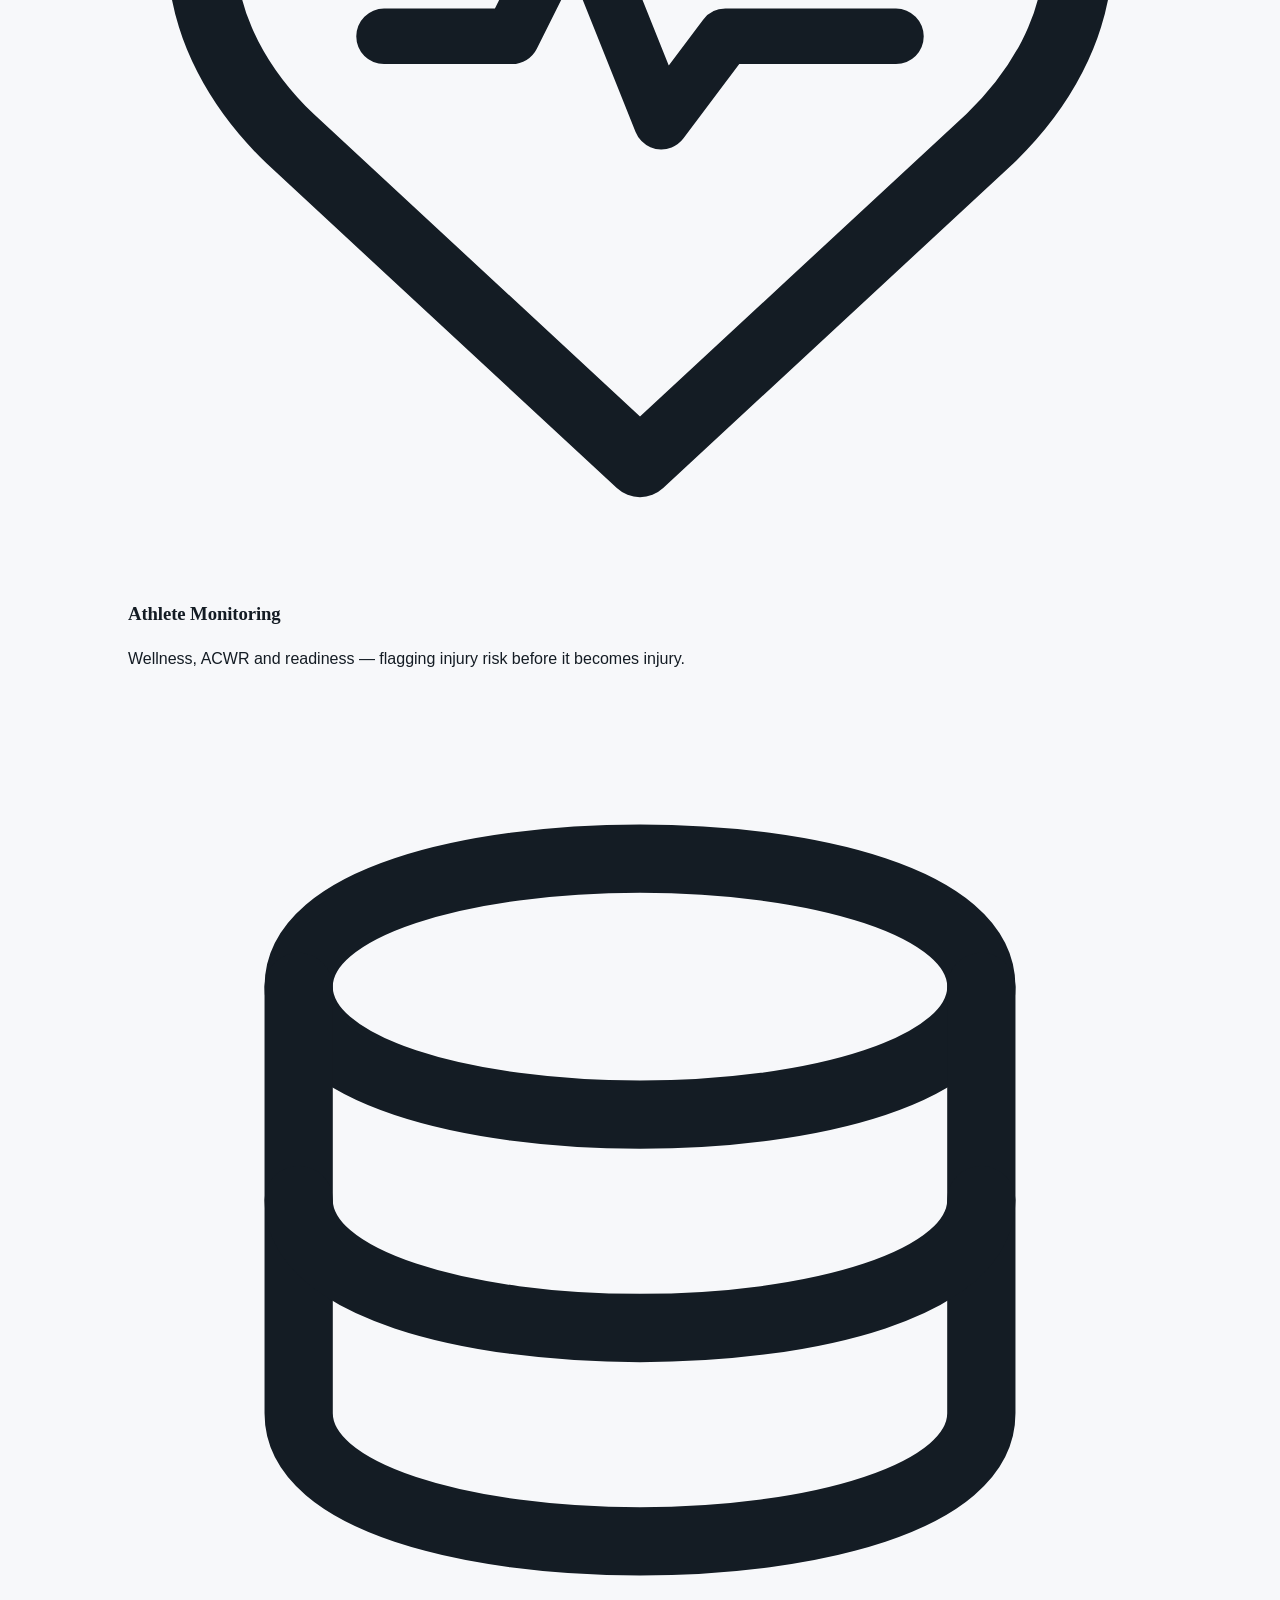
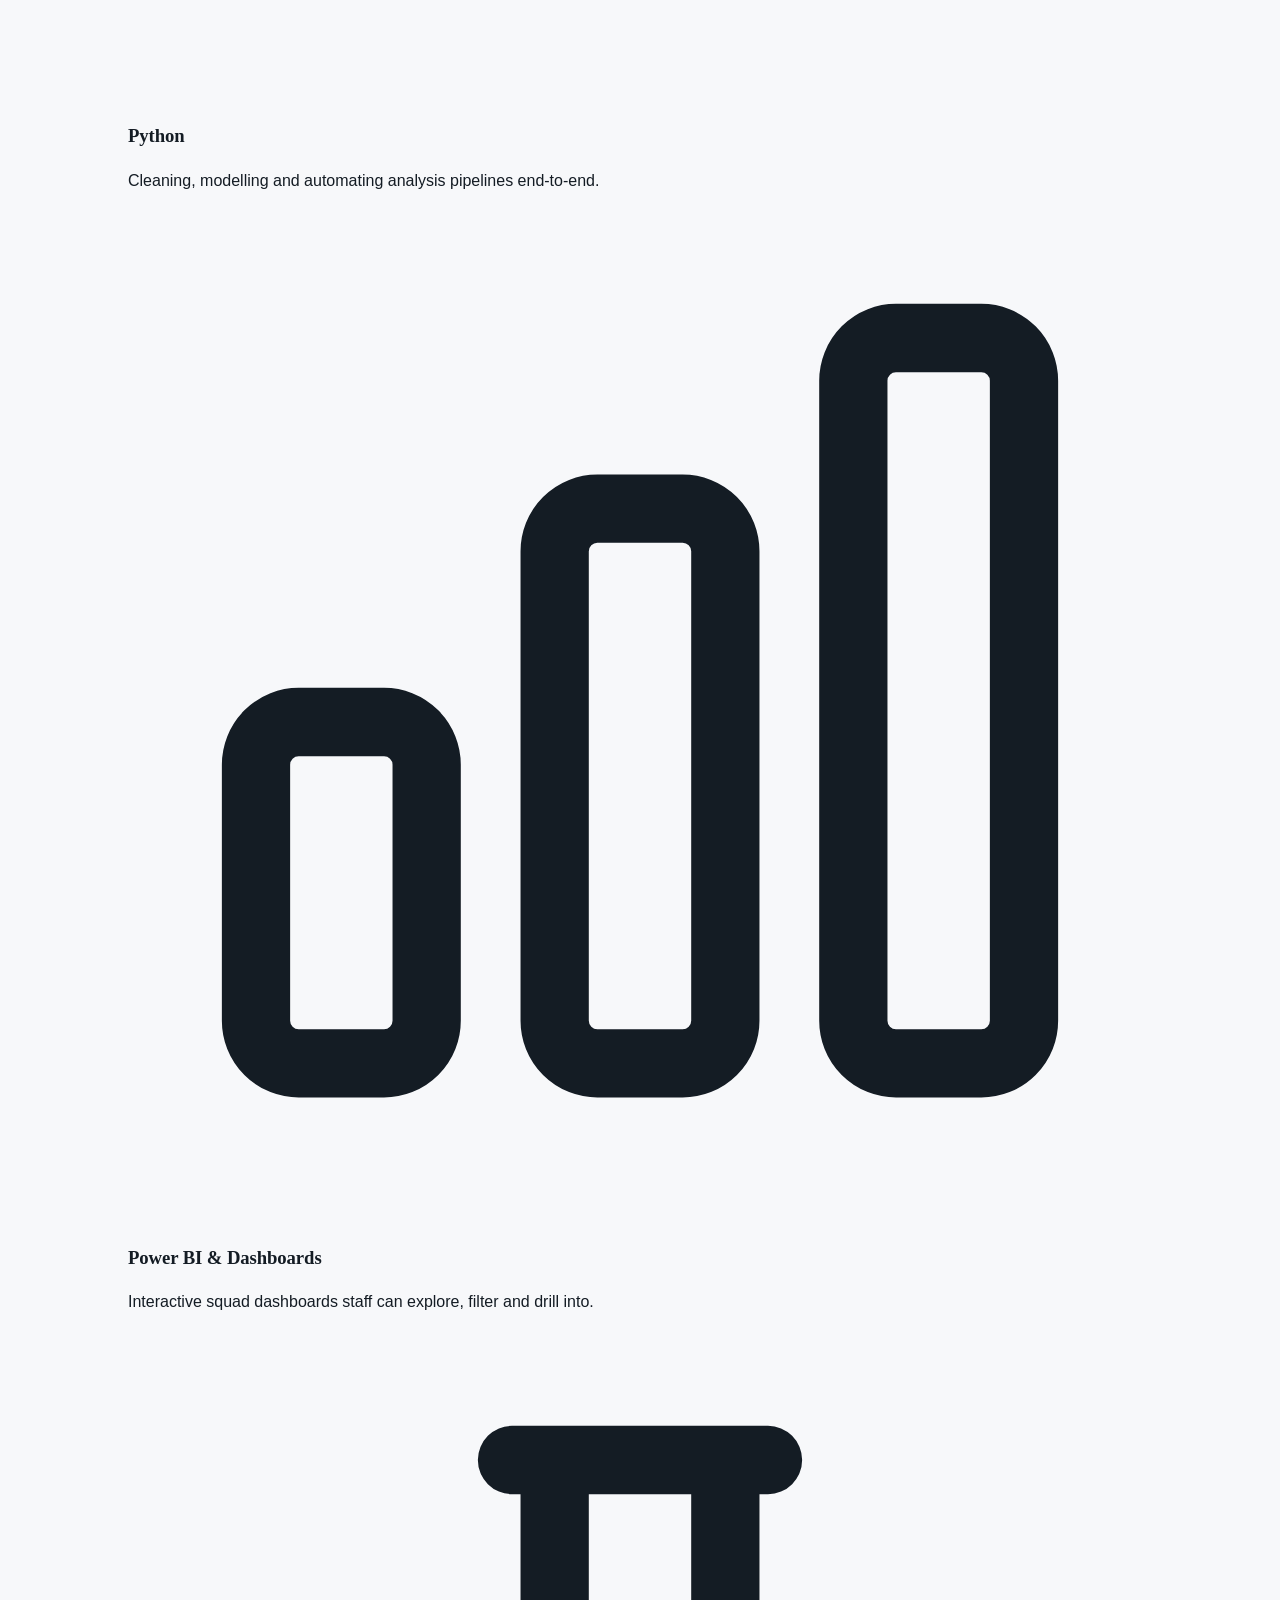
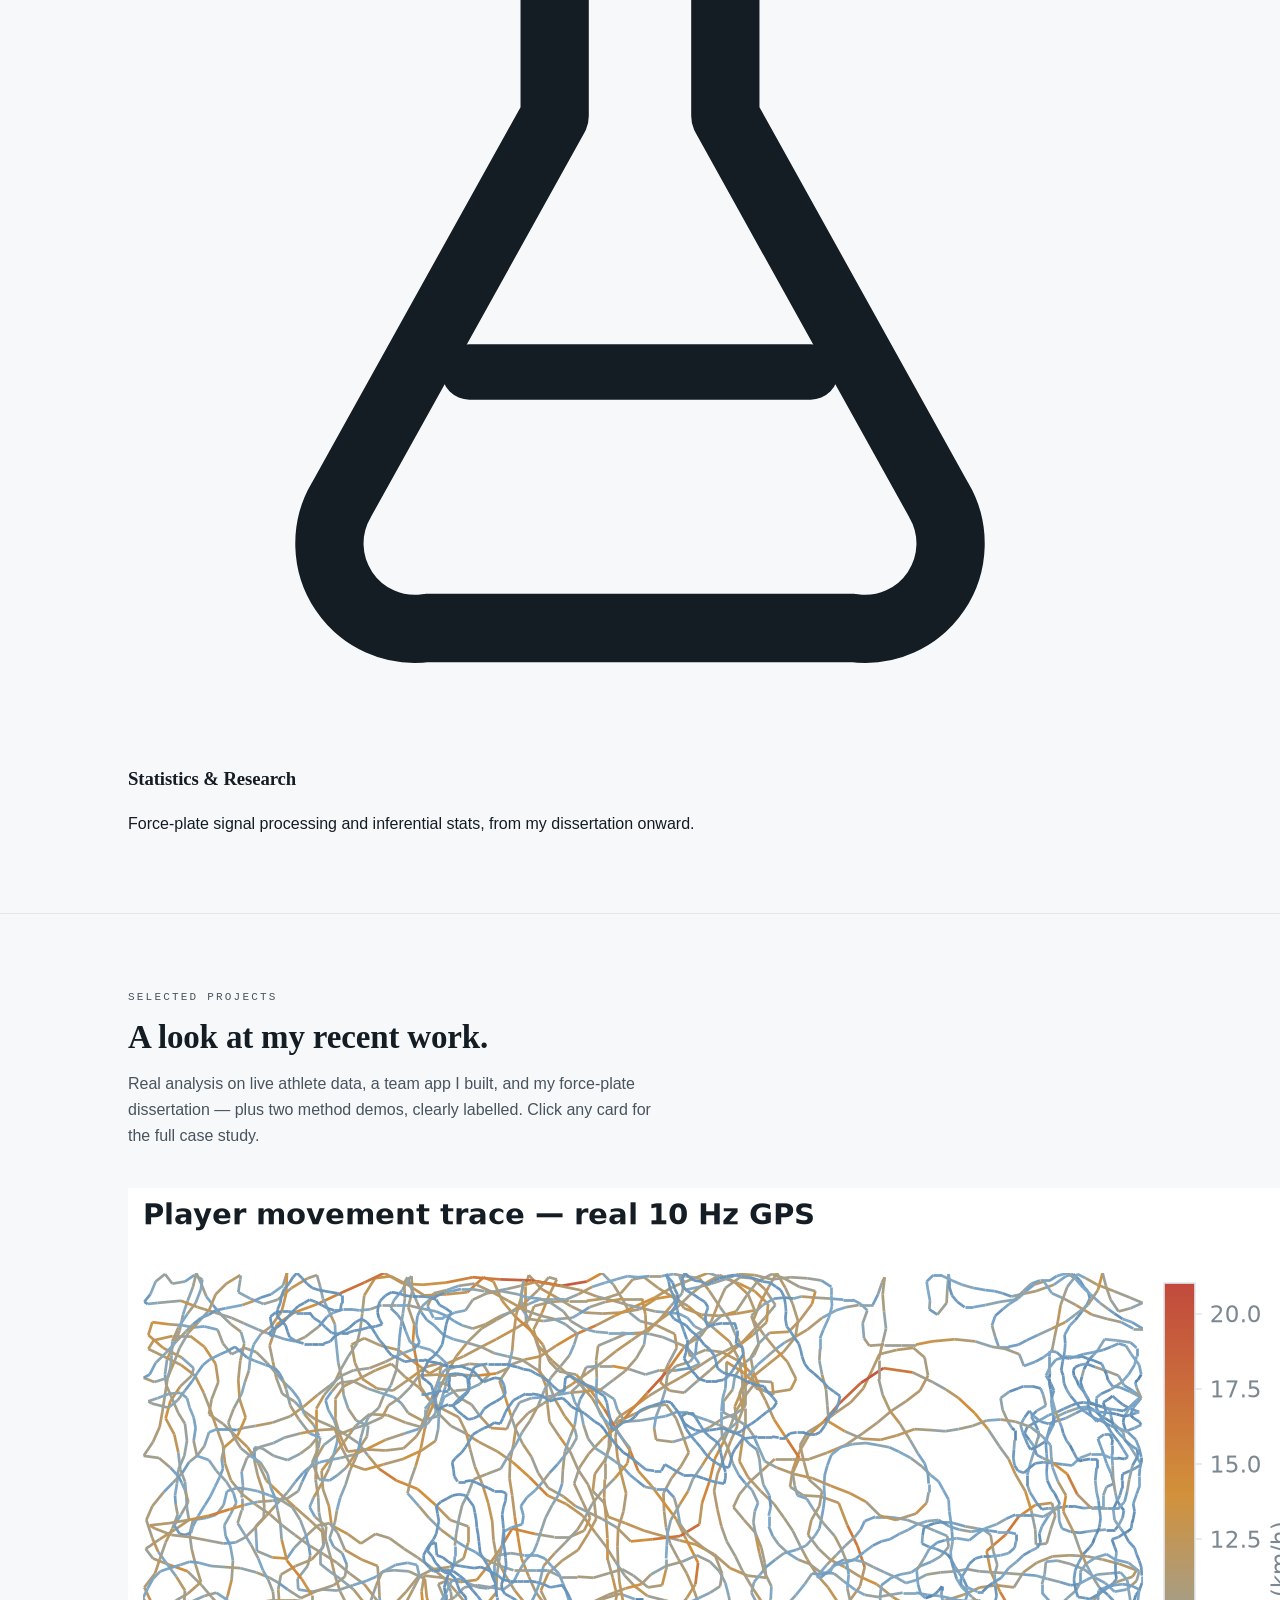
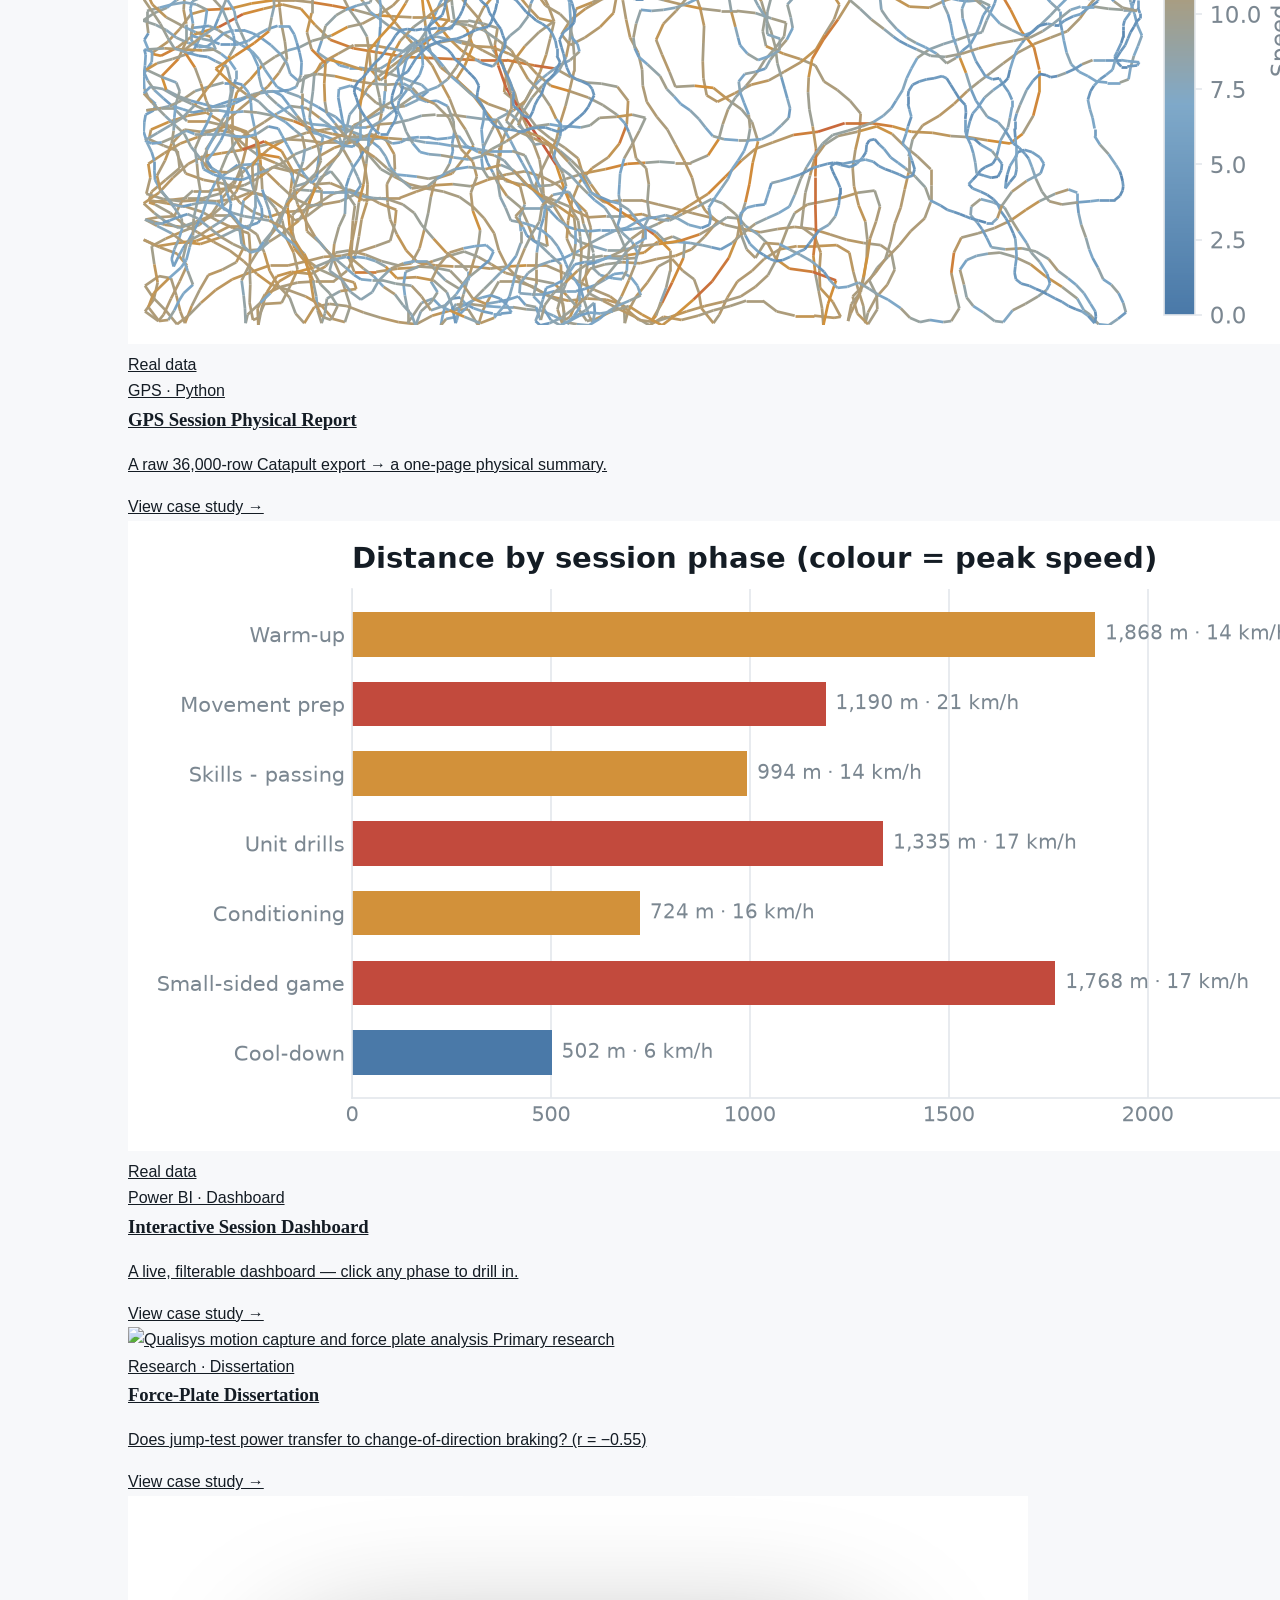
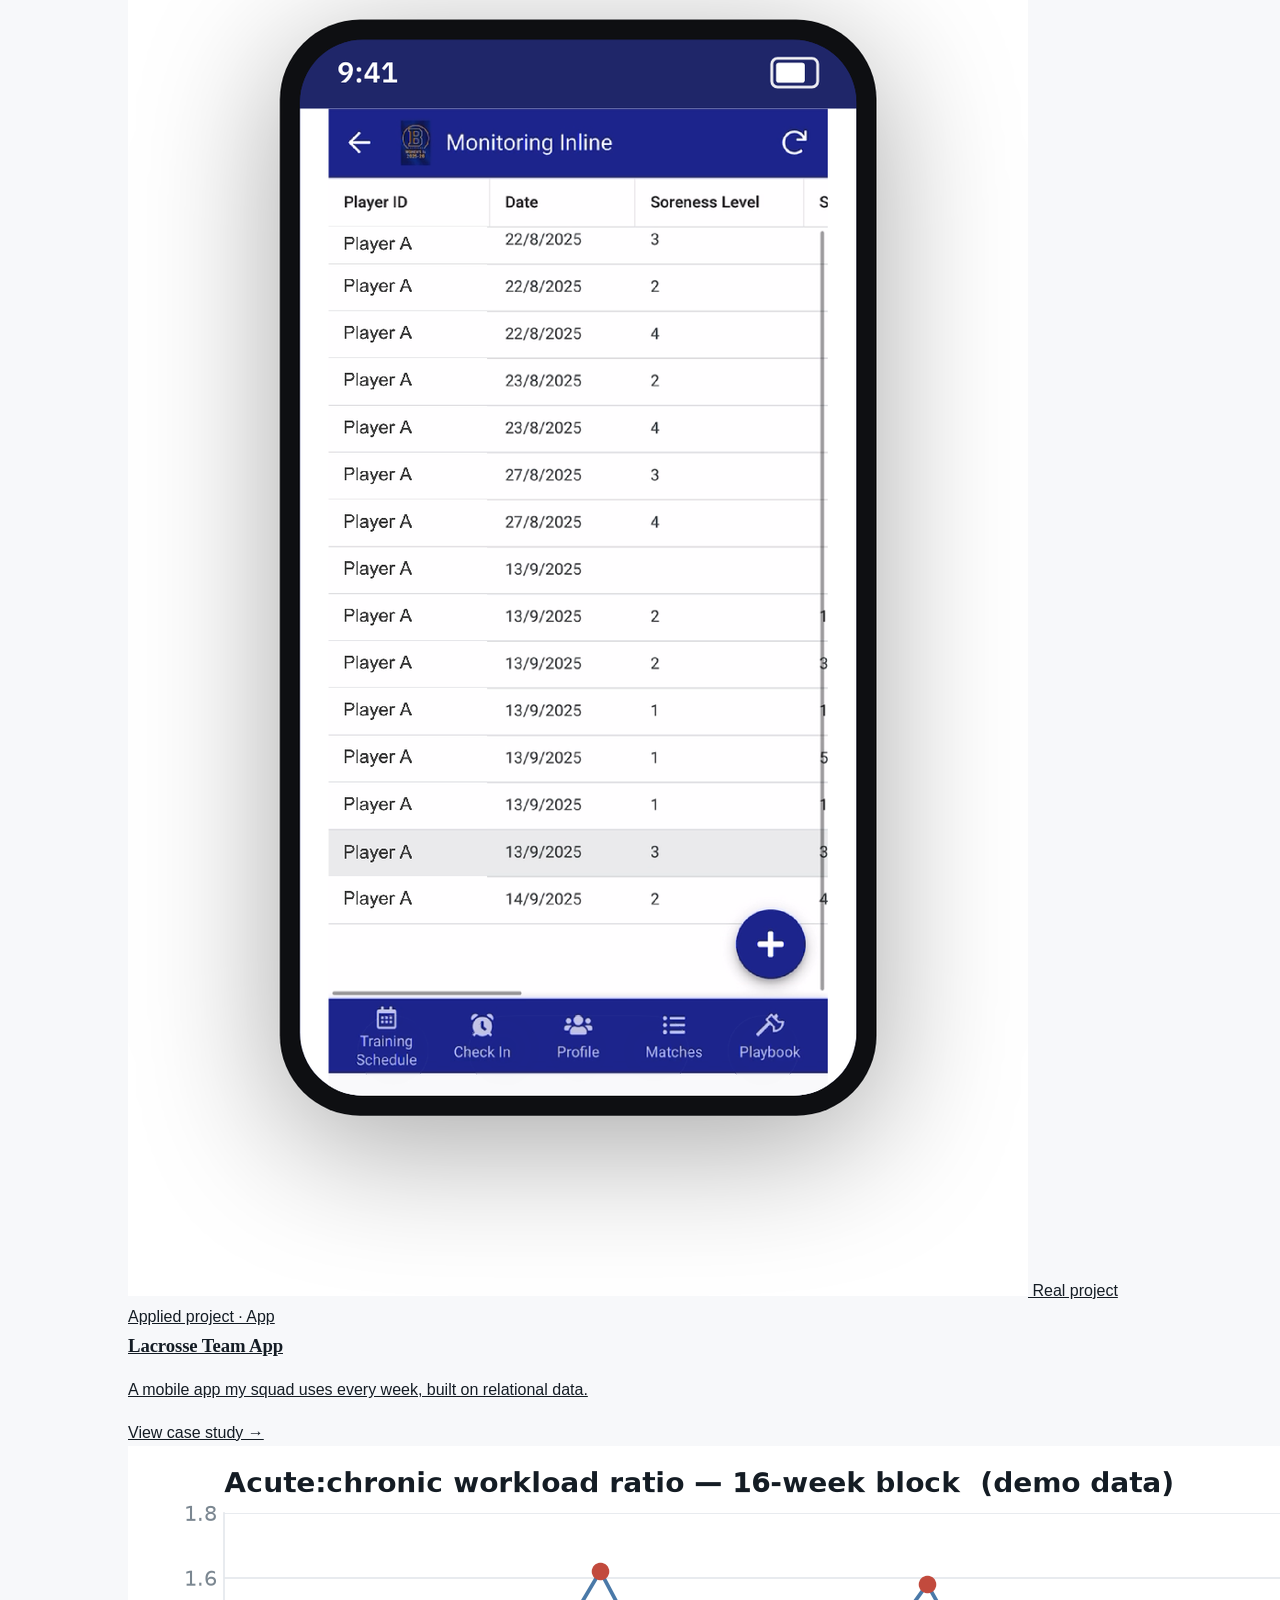
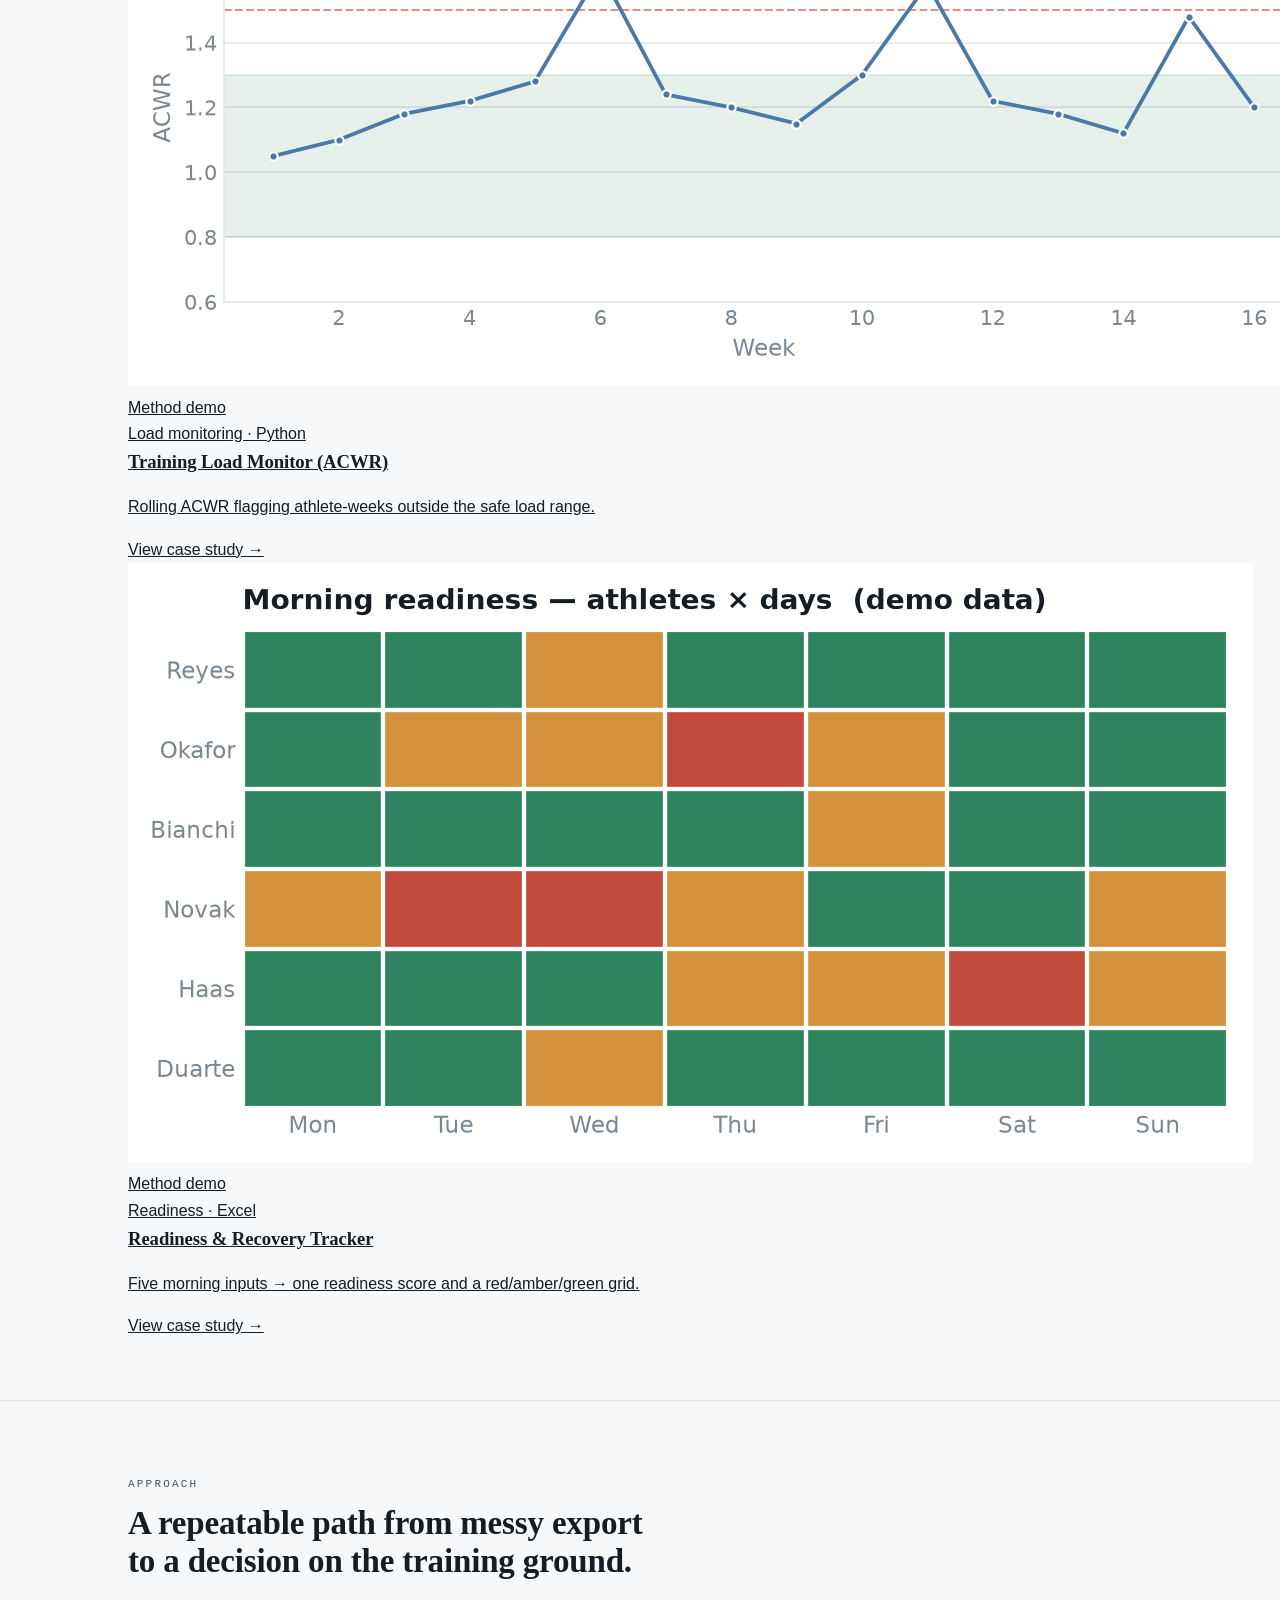
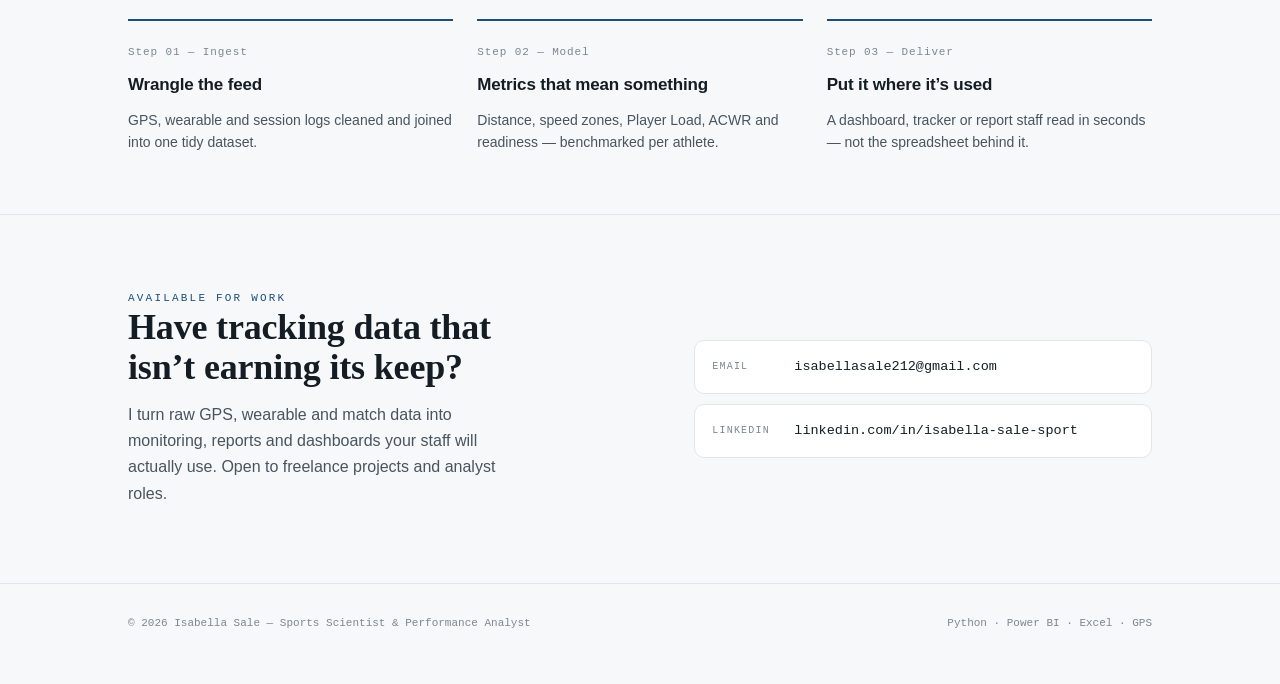
==== commit 9b66be1b: "Add files via upload" ====
--- a/Portfolio/index.html
+++ b/Portfolio/index.html
@@ -3,7 +3,16 @@
 <head>
 <meta charset="utf-8">
 <meta name="viewport" content="width=device-width, initial-scale=1">
-<title>Isabella Sale — Performance &amp; Physiological Data Analyst</title>
+<title>Isabella Sale — Sports Scientist &amp; Performance Analyst</title>
+<meta name="description" content="Turning athlete GPS and wearable data into load monitoring, session reports and readiness — with Python, Power BI and Excel. BSc Sport & Exercise Science, University of Bath.">
+<meta property="og:type" content="website">
+<meta property="og:title" content="Isabella Sale — Sports Scientist &amp; Performance Analyst">
+<meta property="og:description" content="Turning athlete GPS and wearable data into load monitoring, session reports and readiness — with Python, Power BI and Excel. BSc Sport & Exercise Science, University of Bath.">
+<meta property="og:image" content="https://isabellasale212.github.io/Work-Portfolio/assets/og-image.png">
+<meta property="og:url" content="https://isabellasale212.github.io/Work-Portfolio/">
+<meta name="twitter:card" content="summary_large_image">
+<meta name="twitter:image" content="https://isabellasale212.github.io/Work-Portfolio/assets/og-image.png">
+
 <link rel="stylesheet" href="assets/site.css">
   <link rel="icon" href="data:image/svg+xml,%3Csvg xmlns=%27http://www.w3.org/2000/svg%27 viewBox=%270 0 32 32%27%3E%3Crect width=%2732%27 height=%2732%27 rx=%277%27 fill=%27%231C4E7C%27/%3E%3Ctext x=%2716%27 y=%2722%27 font-family=%27Helvetica,Arial,sans-serif%27 font-size=%2714%27 font-weight=%27700%27 fill=%27white%27 text-anchor=%27middle%27%3EIS%3C/text%3E%3C/svg%3E">
 </head>
@@ -11,11 +20,11 @@
 
 <header class="bar">
   <div class="wrap bar-in">
-    <a class="brand" href="index.html">Isabella&nbsp;Sale <span class="role">Performance &amp; Physiological Data</span></a>
+    <a class="brand" href="index.html">Isabella&nbsp;Sale <span class="role">Sports Scientist · Performance Analysis</span></a>
     <nav>
-      <a class="navlink" href="#work">Work</a>
-      <a class="navlink" href="#skills">Capabilities</a>
-      <a class="navlink" href="#research">Research</a>
+      <a class="navlink" href="#about">About</a>
+      <a class="navlink" href="#work">Projects</a>
+      <a class="navlink" href="#skills">Interests</a>
       <a class="navlink" href="#contact">Contact</a>
       <button class="theme-btn" id="theme" aria-label="Toggle colour theme">Theme</button>
     </nav>
@@ -27,29 +36,22 @@
   <section class="hero">
     <div class="wrap hero-grid">
       <div>
-        <p class="eyebrow">Performance &amp; Physiological Data</p>
-        <h1>Turning athlete tracking data into decisions coaches can <em>act on</em>.</h1>
-        <p class="lede">I turn GPS and wearable data into load monitoring, session reports and readiness — with Python, Power BI and Excel.</p>
+        <p class="eyebrow">Sports Scientist · Performance Analysis</p>
+        <h1>Hi, I'm Isabella Sale.</h1>
+        <p class="lede">A sports scientist specialising in <em style="font-style:normal;color:var(--accent);font-weight:600">performance analysis</em> — I turn athlete GPS, force-plate and wearable data into load monitoring, session reports and readiness that coaches can act on.</p>
         <div class="cta-row">
           <a class="btn primary" href="#work">View selected work →</a>
-          <a class="btn ghost" href="#contact">Get in touch</a>
+          <a class="btn ghost" href="#about">About me</a>
         </div>
         <div class="glance">
           <span class="chip"><b>BSc</b> Sport &amp; Exercise Science · Bath</span>
-          <span class="chip"><b>Real</b> Catapult GPS &amp; force-plate data</span>
+          <span class="chip"><b>Real</b> GPS &amp; force-plate data</span>
           <span class="chip">Python · Power BI · Excel</span>
         </div>
       </div>
-      <figure class="fig" aria-label="Real GPS movement trace">
-        <div class="fig-frame">
-          <svg id="pitch" viewBox="0 0 460 300" role="img" aria-label="Top-down pitch showing a real player movement trace coloured by running speed"></svg>
-          <div class="fig-foot">
-            <div class="fstat"><div class="k">Distance</div><div class="v tnum">8,382<small> m</small></div></div>
-            <div class="fstat"><div class="k">Peak speed</div><div class="v tnum">21.0<small> km/h</small></div></div>
-            <div class="fstat"><div class="k">Player Load</div><div class="v tnum">796<small> au</small></div></div>
-          </div>
-        </div>
-        <figcaption>Fig. 1 — real 10&nbsp;Hz GPS trace, 60-min rugby training session (Catapult, 36,000 samples). Colour = running speed.</figcaption>
+      <figure class="hero-photo">
+        <div class="ph"><span>IS</span><img src="assets/portrait.jpg" alt="Isabella Sale — University of Bath graduation" onerror="this.remove()"></div>
+        <figcaption>Isabella Sale · BSc (Hons) Sport &amp; Exercise Science, University of Bath</figcaption>
       </figure>
     </div>
   </section>
@@ -66,11 +68,11 @@
           </span>
         </div>
         <div class="dash">
-          <div class="tile"><div class="tl">Projects</div><div class="tn accent">5</div><div class="ts">3 real projects · 2 method demos</div></div>
-          <div class="tile"><div class="tl">GPS analysed</div><div class="tn">8,382<small> m</small></div><div class="ts">Catapult 10&nbsp;Hz · 36k samples</div></div>
-          <div class="tile"><div class="tl">Research sampling</div><div class="tn">2000<small> Hz</small></div><div class="ts">force-plate dissertation</div></div>
-          <div class="tile"><div class="tl">Key finding</div><div class="tn accent">−0.55<small> r</small></div><div class="ts">CMJ RFD ↔ 505 (p = 0.014)</div></div>
-          <div class="tile"><div class="tl">Analysis tools</div><div class="tn">3</div><div class="ts">Python · Power BI · Excel</div></div>
+          <div class="tile"><div class="tl">Projects</div><div class="tn accent countup">5</div><div class="ts">3 real projects · 2 method demos</div></div>
+          <div class="tile"><div class="tl">GPS analysed</div><div class="tn cool countup">8,382<small> m</small></div><div class="ts">Catapult 10&nbsp;Hz · 36k samples</div></div>
+          <div class="tile"><div class="tl">Research sampling</div><div class="tn warm countup">2000<small> Hz</small></div><div class="ts">force-plate dissertation</div></div>
+          <div class="tile"><div class="tl">Key finding</div><div class="tn accent countup">−0.55<small> r</small></div><div class="ts">CMJ RFD ↔ 505 (p = 0.014)</div></div>
+          <div class="tile"><div class="tl">Analysis tools</div><div class="tn countup">3</div><div class="ts">Python · Power BI · Excel</div></div>
           <div class="tile"><div class="tl">Education</div><div class="tn">BSc</div><div class="ts">Sport &amp; Exercise Science, Bath</div></div>
           <div class="tile wide">
             <div class="tl">Session intensity split · real GPS</div>
@@ -86,9 +88,9 @@
           <div class="tile wide" style="border-right:0;">
             <div class="tl">Peak outputs · real GPS</div>
             <div class="ts" style="display:flex;gap:26px;margin-top:6px">
-              <span><b class="mono" style="font-size:22px;font-weight:600">21.0</b><br><span style="font-family:var(--mono);font-size:10px;color:var(--mute)">KM/H TOP SPEED</span></span>
-              <span><b class="mono" style="font-size:22px;font-weight:600">796</b><br><span style="font-family:var(--mono);font-size:10px;color:var(--mute)">PLAYER LOAD au</span></span>
-              <span><b class="mono" style="font-size:22px;font-weight:600">167</b><br><span style="font-family:var(--mono);font-size:10px;color:var(--mute)">MAX HR bpm</span></span>
+              <span><b class="mono countup" style="font-size:22px;font-weight:600">21.0</b><br><span style="font-family:var(--mono);font-size:10px;color:var(--mute)">KM/H TOP SPEED</span></span>
+              <span><b class="mono countup" style="font-size:22px;font-weight:600">796</b><br><span style="font-family:var(--mono);font-size:10px;color:var(--mute)">PLAYER LOAD au</span></span>
+              <span><b class="mono countup" style="font-size:22px;font-weight:600">167</b><br><span style="font-family:var(--mono);font-size:10px;color:var(--mute)">MAX HR bpm</span></span>
             </div>
           </div>
         </div>
@@ -96,202 +98,119 @@
     </div>
   </section>
 
-  <!-- CAPABILITIES -->
+  <!-- ABOUT -->
+  <section id="about">
+    <div class="wrap">
+      <div class="sec-head reveal">
+        <p class="eyebrow">About</p>
+        <h2>A sports scientist who codes.</h2>
+      </div>
+      <div class="about-grid reveal">
+        <div class="prose">
+          <p>I hold a BSc (Hons) in Sport &amp; Exercise Science from the <strong>University of Bath</strong>, where my dissertation used 2000&nbsp;Hz force-plate data and inferential statistics to test how jump performance relates to change-of-direction braking. That's where I learned to take a raw signal all the way to a defensible decision.</p>
+          <p>Since then I've turned raw Catapult GPS into session reports, built an <strong>athlete-monitoring app my own lacrosse team uses every week</strong>, and I work day-to-day in Python, Power BI and Excel. Because I'm an athlete myself, I care about the space between the data and the decision — I build things coaches and players will actually use, not dashboards that only look clever.</p>
+          <p>I'm looking for a <strong>performance or sports-data analyst role</strong> where sport-science domain knowledge and data skills both count.</p>
+        </div>
+        <aside class="about-facts">
+          <div class="portrait"><img src="assets/portrait.jpg" alt="Isabella Sale" onerror="this.remove()">IS</div>
+          <div class="fk">Education</div>
+          <div class="fv">BSc (Hons) Sport &amp; Exercise Science<br>University of Bath, 2026</div>
+          <div class="fk">Toolkit</div>
+          <div class="fv">Python · Power BI · Excel · GPS &amp; wearable analytics</div>
+          <div class="fk">Research</div>
+          <div class="fv">Force-plate dissertation · applied biomechanics lab report (3D knee kinematics)</div>
+          <div class="fk">Also</div>
+          <div class="fv">Lacrosse player, analyst &amp; app-builder</div>
+          <div class="fk">Open to</div>
+          <div class="fv">Performance / sports-data analyst roles</div>
+        </aside>
+      </div>
+    </div>
+  </section>
+
+  <!-- AREAS OF INTEREST -->
   <section id="skills">
     <div class="wrap">
-      <div class="sec-head reveal">
-        <p class="eyebrow">Capabilities</p>
-        <h2>Four tools, one job — getting from a raw feed to a call someone can make.</h2>
-      </div>
-      <div class="caps">
-        <div class="cap reveal">
-          <svg class="ico" viewBox="0 0 24 24" fill="none" stroke="currentColor" stroke-width="1.5"><path d="M4 7c0-2 4-3 8-3s8 1 8 3-4 3-8 3-8-1-8-3z"/><path d="M4 7v10c0 2 4 3 8 3s8-1 8-3V7"/><path d="M4 12c0 2 4 3 8 3s8-1 8-3"/></svg>
-          <h3>Python</h3><p>Parsing 10&nbsp;Hz GPS exports, engineering load metrics and speed zones, automating session reports.</p><div class="tools">pandas · numpy · matplotlib</div>
-        </div>
-        <div class="cap reveal">
-          <svg class="ico" viewBox="0 0 24 24" fill="none" stroke="currentColor" stroke-width="1.5"><rect x="3" y="12" width="4" height="8" rx="1"/><rect x="10" y="7" width="4" height="13" rx="1"/><rect x="17" y="3" width="4" height="17" rx="1"/></svg>
-          <h3>Power BI</h3><p>Interactive squad dashboards — physical output with drill-downs by player, phase and position.</p><div class="tools">DAX · Power Query · modelling</div>
-        </div>
-        <div class="cap reveal">
-          <svg class="ico" viewBox="0 0 24 24" fill="none" stroke="currentColor" stroke-width="1.5"><rect x="3" y="3" width="18" height="18" rx="2"/><path d="M3 9h18M3 15h18M9 3v18M15 3v18"/></svg>
-          <h3>Excel</h3><p>Self-serve trackers staff actually use — readiness scoring and conditional-format flags.</p><div class="tools">Power Query · formulas · charts</div>
-        </div>
-        <div class="cap reveal">
-          <svg class="ico" viewBox="0 0 24 24" fill="none" stroke="currentColor" stroke-width="1.5"><path d="M12 21s-7-5.2-7-11a7 7 0 0114 0c0 5.8-7 11-7 11z"/><circle cx="12" cy="10" r="2.3"/></svg>
-          <h3>GPS &amp; physiology</h3><p>Turning 10&nbsp;Hz tracking and wearable data into intensity zones, Player Load, HR and recovery.</p><div class="tools">Catapult · WHOOP feeds</div>
-        </div>
-      </div>
-    </div>
-  </section>
-
-  <!-- WORK -->
+      <div class="sec-head center reveal">
+        <p class="eyebrow">Areas of Interest</p>
+        <h2>What I love working on.</h2>
+        <p>Performance analysis and athlete monitoring — and the tools that turn raw data into decisions.</p>
+      </div>
+      <div class="areas">
+        <div class="area reveal">
+          <svg class="ico" viewBox="0 0 24 24" fill="none" stroke="currentColor" stroke-width="1.6" stroke-linecap="round" stroke-linejoin="round"><path d="M3 12h4l3 8 4-16 3 8h4"/></svg>
+          <h3>Performance Analysis</h3>
+          <p>Turning training and match data into the physical reports coaches actually use.</p>
+        </div>
+        <div class="area reveal">
+          <svg class="ico" viewBox="0 0 24 24" fill="none" stroke="currentColor" stroke-width="1.6" stroke-linecap="round" stroke-linejoin="round"><path d="M12 21s-7-5.2-7-11a7 7 0 0114 0c0 5.8-7 11-7 11z"/><circle cx="12" cy="10" r="2.3"/></svg>
+          <h3>GPS &amp; Tracking</h3>
+          <p>10&nbsp;Hz Catapult data into intensity zones, Player Load and sprint demands.</p>
+        </div>
+        <div class="area reveal">
+          <svg class="ico" viewBox="0 0 24 24" fill="none" stroke="currentColor" stroke-width="1.6" stroke-linecap="round" stroke-linejoin="round"><path d="M20.8 5.6a5.5 5.5 0 00-8.8 1.4A5.5 5.5 0 003.2 5.6C1 7.8 1.3 11 3.8 13.4L12 21l8.2-7.6c2.5-2.4 2.8-5.6.6-7.8z"/><path d="M6 11h3l1.5-3 2 5 1.5-2H18" stroke-width="1.3"/></svg>
+          <h3>Athlete Monitoring</h3>
+          <p>Wellness, ACWR and readiness — flagging injury risk before it becomes injury.</p>
+        </div>
+        <div class="area reveal">
+          <svg class="ico" viewBox="0 0 24 24" fill="none" stroke="currentColor" stroke-width="1.6" stroke-linecap="round" stroke-linejoin="round"><path d="M4 7c0-2 4-3 8-3s8 1 8 3-4 3-8 3-8-1-8-3z"/><path d="M4 7v10c0 2 4 3 8 3s8-1 8-3V7"/><path d="M4 12c0 2 4 3 8 3s8-1 8-3"/></svg>
+          <h3>Python</h3>
+          <p>Cleaning, modelling and automating analysis pipelines end-to-end.</p>
+        </div>
+        <div class="area reveal">
+          <svg class="ico" viewBox="0 0 24 24" fill="none" stroke="currentColor" stroke-width="1.6" stroke-linecap="round" stroke-linejoin="round"><rect x="3" y="12" width="4" height="8" rx="1"/><rect x="10" y="7" width="4" height="13" rx="1"/><rect x="17" y="3" width="4" height="17" rx="1"/></svg>
+          <h3>Power BI &amp; Dashboards</h3>
+          <p>Interactive squad dashboards staff can explore, filter and drill into.</p>
+        </div>
+        <div class="area reveal">
+          <svg class="ico" viewBox="0 0 24 24" fill="none" stroke="currentColor" stroke-width="1.6" stroke-linecap="round" stroke-linejoin="round"><path d="M9 3h6M10 3v6l-5 9a2 2 0 002 3h10a2 2 0 002-3l-5-9V3"/><path d="M8 15h8" stroke-width="1.3"/></svg>
+          <h3>Statistics &amp; Research</h3>
+          <p>Force-plate signal processing and inferential stats, from my dissertation onward.</p>
+        </div>
+      </div>
+    </div>
+  </section>
+
+  <!-- PROJECTS -->
   <section id="work">
     <div class="wrap">
-      <div class="sec-head reveal">
-        <p class="eyebrow">Selected work</p>
-        <h2>Click any project for the full case study — screenshots, method and results.</h2>
-        <p>Real analysis on a Catapult GPS session, a team app I designed and built, and two method demonstrations. Every card states its data source.</p>
-      </div>
-
-      <div class="proj">
-
-        <a class="card reveal" href="case-studies/01-gps-session.html">
-          <div class="body">
-            <div class="card-top"><div class="idx">01 / Session profiling</div><span class="prov real"><span class="d"></span> Real data · Catapult 10 Hz</span></div>
-            <h3>GPS Session Physical Report</h3>
-            <div class="role">Python · pandas · matplotlib</div>
-            <p class="desc">A raw 36,000-row Catapult export → a one-page physical summary, in one command.</p>
-            <div class="tag-row"><span class="tag">Python</span><span class="tag">pandas</span><span class="tag">Speed zones</span></div>
-            <div class="kpis">
-              <div class="kpi"><div class="n tnum">8,382<small> m</small></div><div class="l">total distance</div></div>
-              <div class="kpi"><div class="n tnum">140<small> m/min</small></div><div class="l">work rate</div></div>
-              <div class="kpi"><div class="n tnum">138<small> bpm</small></div><div class="l">avg heart rate</div></div>
-            </div>
-            <span class="cs-go">View case study →</span>
-          </div>
-          <div class="viz">
-            <div class="vtitle">Distance by speed zone (m)</div>
-            <svg viewBox="0 0 360 210" role="img" aria-label="Bar chart of distance by speed zone">
-              <g font-size="9" fill="var(--mute)"><text x="2" y="30">Z1 &lt;6</text><text x="2" y="66">Z2 6–12</text><text x="2" y="102">Z3 12–15</text><text x="2" y="138">Z4 15–20</text><text x="2" y="174">Z5 &gt;20</text></g>
-              <g><rect x="66" y="18" width="51" height="20" rx="2" fill="var(--cool)"/><rect x="66" y="54" width="258" height="20" rx="2" fill="var(--cool)" opacity=".8"/><rect x="66" y="90" width="50" height="20" rx="2" fill="var(--warm)"/><rect x="66" y="126" width="8.5" height="20" rx="2" fill="var(--hot)" opacity=".85"/><rect x="66" y="162" width="2.5" height="20" rx="2" fill="var(--hot)"/></g>
-              <g font-size="9" fill="var(--dim)" font-weight="600"><text x="122" y="32">1,173</text><text x="290" y="68" fill="#fff">5,879</text><text x="121" y="104">1,134</text><text x="79" y="140">193</text><text x="74" y="176">3</text></g>
-              <line x1="66" y1="18" x2="66" y2="182" stroke="var(--line2)" stroke-width="1"/>
-            </svg>
-            <div class="legend"><span><i class="swatch" style="background:var(--cool)"></i> low</span><span><i class="swatch" style="background:var(--warm)"></i> running</span><span><i class="swatch" style="background:var(--hot)"></i> high speed</span></div>
-          </div>
-        </a>
-
-        <a class="card flip reveal" href="case-studies/02-phase-demand.html">
-          <div class="body">
-            <div class="card-top"><div class="idx">02 / Matchday reporting</div><span class="prov real"><span class="d"></span> Real data · Catapult 10 Hz</span></div>
-            <h3>Session-Phase Demand Profile</h3>
-            <div class="role">Power BI · DAX · Power Query</div>
-            <p class="desc">The same session split by coaching phase — showing exactly where the demand sits.</p>
-            <div class="tag-row"><span class="tag">Power BI</span><span class="tag">DAX</span><span class="tag">Phase analysis</span></div>
-            <div class="kpis">
-              <div class="kpi"><div class="n tnum">7</div><div class="l">session phases</div></div>
-              <div class="kpi"><div class="n tnum">1,768<small> m</small></div><div class="l">small-sided games</div></div>
-              <div class="kpi"><div class="n tnum">21.0<small> km/h</small></div><div class="l">peak, mvmt prep</div></div>
-            </div>
-            <span class="cs-go">View case study →</span>
-          </div>
-          <div class="viz">
-            <div class="vtitle">Distance by phase (m)</div>
-            <svg viewBox="0 0 360 210" role="img" aria-label="Bar chart of distance by session phase">
-              <g font-size="8.5" fill="var(--mute)"><text x="2" y="26">Warm-up</text><text x="2" y="52">Mvmt prep</text><text x="2" y="78">Skills</text><text x="2" y="104">Unit drill</text><text x="2" y="130">Cond.</text><text x="2" y="156">SSG</text><text x="2" y="182">Cool-down</text></g>
-              <g><rect x="64" y="18" width="248" height="12" rx="2" fill="var(--warm)"/><rect x="64" y="44" width="158" height="12" rx="2" fill="var(--hot)"/><rect x="64" y="70" width="132" height="12" rx="2" fill="var(--warm)"/><rect x="64" y="96" width="177" height="12" rx="2" fill="var(--hot)" opacity=".8"/><rect x="64" y="122" width="96" height="12" rx="2" fill="var(--warm)"/><rect x="64" y="148" width="235" height="12" rx="2" fill="var(--hot)" opacity=".9"/><rect x="64" y="174" width="67" height="12" rx="2" fill="var(--cool)"/></g>
-              <g font-size="9" fill="var(--dim)" font-weight="600"><text x="318" y="27">1,868</text><text x="228" y="53">1,190</text><text x="202" y="79">994</text><text x="247" y="105">1,335</text><text x="166" y="131">724</text><text x="305" y="157">1,768</text><text x="137" y="183">502</text></g>
-              <line x1="64" y1="18" x2="64" y2="186" stroke="var(--line2)" stroke-width="1"/>
-            </svg>
-            <div class="legend"><span><i class="swatch" style="background:var(--cool)"></i> low peak</span><span><i class="swatch" style="background:var(--warm)"></i> moderate</span><span><i class="swatch" style="background:var(--hot)"></i> high peak</span></div>
-          </div>
-        </a>
-
-        <a class="card reveal" href="case-studies/03-acwr-load.html">
-          <div class="body">
-            <div class="card-top"><div class="idx">03 / Load monitoring</div><span class="prov demo"><span class="d"></span> Method demo · synthetic</span></div>
-            <h3>Training Load Monitor (ACWR)</h3>
-            <div class="role">Python · pandas · matplotlib</div>
-            <p class="desc">Rolling ACWR that flags any athlete-week leaving the 0.8–1.3 safe load range.</p>
-            <div class="tag-row"><span class="tag">Python</span><span class="tag">Rolling windows</span><span class="tag">Injury risk</span></div>
-            <div class="kpis">
-              <div class="kpi"><div class="n dn tnum">3</div><div class="l">high-risk weeks</div></div>
-              <div class="kpi"><div class="n tnum">1.12</div><div class="l">squad mean ACWR</div></div>
-              <div class="kpi"><div class="n tnum">26</div><div class="l">athletes, daily</div></div>
-            </div>
-            <span class="cs-go">View case study →</span>
-          </div>
-          <div class="viz">
-            <div class="vtitle">ACWR · 16-week block</div>
-            <svg viewBox="0 0 360 210" role="img" aria-label="ACWR line chart">
-              <rect x="34" y="92" width="312" height="48" fill="var(--good)" opacity=".12"/>
-              <line x1="34" y1="92" x2="346" y2="92" stroke="var(--good)" stroke-width="1" stroke-dasharray="3 3" opacity=".55"/>
-              <line x1="34" y1="140" x2="346" y2="140" stroke="var(--good)" stroke-width="1" stroke-dasharray="3 3" opacity=".55"/>
-              <line x1="34" y1="62" x2="346" y2="62" stroke="var(--hot)" stroke-width="1" stroke-dasharray="4 3" opacity=".5"/>
-              <line x1="34" y1="16" x2="34" y2="184" stroke="var(--line2)" stroke-width="1"/><line x1="34" y1="184" x2="346" y2="184" stroke="var(--line2)" stroke-width="1"/>
-              <text x="28" y="66" text-anchor="end" font-size="9" fill="var(--mute)">1.5</text><text x="28" y="96" text-anchor="end" font-size="9" fill="var(--mute)">1.3</text><text x="28" y="143" text-anchor="end" font-size="9" fill="var(--mute)">0.8</text>
-              <polyline fill="none" stroke="var(--cool)" stroke-width="2" stroke-linejoin="round" stroke-linecap="round" points="46,144 66,137 86,124 106,116 126,107 146,56 166,109 186,114 206,120 226,105 246,58 266,112 286,118 306,126 326,70 346,120"/>
-              <circle cx="146" cy="56" r="3.6" fill="var(--hot)"/><circle cx="246" cy="58" r="3.6" fill="var(--hot)"/><circle cx="326" cy="70" r="3.6" fill="var(--warm)"/>
-              <text x="46" y="198" font-size="8.5" fill="var(--mute)">W1</text><text x="184" y="198" font-size="8.5" fill="var(--mute)">W8</text><text x="330" y="198" font-size="8.5" fill="var(--mute)">W16</text>
-            </svg>
-            <div class="legend"><span><i class="swatch" style="background:var(--cool)"></i> ACWR</span><span><i class="swatch" style="background:var(--good);opacity:.5"></i> safe</span><span><i class="swatch" style="background:var(--hot)"></i> flagged</span></div>
-          </div>
-        </a>
-
-        <a class="card flip reveal" href="case-studies/04-readiness.html">
-          <div class="body">
-            <div class="card-top"><div class="idx">04 / Readiness</div><span class="prov demo"><span class="d"></span> Method demo · wearable data</span></div>
-            <h3>Readiness &amp; Recovery Tracker</h3>
-            <div class="role">Excel · Power Query · formulas</div>
-            <p class="desc">Five morning inputs → one readiness score and a red/amber/green squad grid.</p>
-            <div class="tag-row"><span class="tag">Excel</span><span class="tag">Power Query</span><span class="tag">Recovery</span></div>
-            <div class="kpis">
-              <div class="kpi"><div class="n tnum">5</div><div class="l">wellness inputs</div></div>
-              <div class="kpi"><div class="n dn tnum">4</div><div class="l">red flags</div></div>
-              <div class="kpi"><div class="n tnum">30<small>s</small></div><div class="l">to log</div></div>
-            </div>
-            <span class="cs-go">View case study →</span>
-          </div>
-          <div class="viz">
-            <div class="vtitle">Readiness · athletes × days</div>
-            <svg viewBox="0 0 360 210" role="img" aria-label="Readiness heatmap">
-              <g font-size="8.5" fill="var(--mute)"><text x="92" y="16">Mon</text><text x="128" y="16">Tue</text><text x="164" y="16">Wed</text><text x="200" y="16">Thu</text><text x="236" y="16">Fri</text><text x="272" y="16">Sat</text><text x="308" y="16">Sun</text></g>
-              <g font-size="8.5" fill="var(--mute)"><text x="2" y="38">Reyes</text><text x="2" y="66">Okafor</text><text x="2" y="94">Bianchi</text><text x="2" y="122">Novak</text><text x="2" y="150">Haas</text><text x="2" y="178">Duarte</text></g>
-              <g id="heat"></g>
-            </svg>
-            <div class="legend"><span><i class="swatch" style="background:var(--good)"></i> ready</span><span><i class="swatch" style="background:var(--warm)"></i> monitor</span><span><i class="swatch" style="background:var(--hot)"></i> modify</span></div>
-          </div>
-        </a>
-
-        <a class="card reveal" href="case-studies/05-lacrosse-app.html">
-          <div class="body">
-            <div class="card-top"><div class="idx">05 / Applied project</div><span class="prov real"><span class="d"></span> Real project · built for a team</span></div>
-            <h3>Lacrosse Team Performance App</h3>
-            <div class="role">No-code app · Google Sheets backend</div>
-            <p class="desc">A mobile app I built to run a university lacrosse squad — schedule, check-ins, profiles and playbook, on a relational data backend.</p>
-            <div class="tag-row"><span class="tag">Data modelling</span><span class="tag">App build</span><span class="tag">Athlete monitoring</span></div>
-            <div class="kpis">
-              <div class="kpi"><div class="n tnum">5</div><div class="l">app screens</div></div>
-              <div class="kpi"><div class="n tnum">2</div><div class="l">linked data tables</div></div>
-              <div class="kpi"><div class="n tnum">1</div><div class="l">squad, live</div></div>
-            </div>
-            <span class="cs-go">View case study →</span>
-          </div>
-          <div class="viz" style="align-items:center;justify-content:center">
-            <img src="assets/lax_profile.png" alt="Lacrosse app player-profile screen" style="max-height:360px;width:auto;border-radius:12px;border:1px solid var(--line);box-shadow:var(--shadow)">
-          </div>
-        </a>
-
-      </div>
-    </div>
-  </section>
-
-  <!-- RESEARCH -->
-  <section id="research">
-    <div class="wrap">
-      <div class="sec-head reveal">
-        <p class="eyebrow">Research &amp; Education</p>
-        <h2>Quantitative sport science — from force plates to the field.</h2>
-        <p>BSc (Hons) Sport &amp; Exercise Science, University of Bath (2026). My research applied force-plate signal processing and inferential statistics to performance questions — the same toolkit, one step upstream of GPS.</p>
-      </div>
-      <div class="research">
-        <article class="rcard reveal">
-          <div class="rmeta">Dissertation · BSc Research Project · Dr Adam Brazil</div>
-          <h3>Does jump-test power transfer to change-of-direction braking?</h3>
-          <p class="q">Force-plate study of 20 athletes — do jump qualities predict deceleration and 505 change-of-direction speed?</p>
-          <div class="tag-row"><span class="tag">n = 20</span><span class="tag">Force plates · 2000 Hz</span><span class="tag">RM-ANOVA</span></div>
-          <div class="rfind"><span class="rn">r = −0.55</span><span class="rl">CMJ peak RFD ↔ 505 time (p = 0.014)</span></div>
-          <p class="rtake"><b>Finding:</b> jump power is task-specific and doesn’t transfer — deceleration needs its own force-plate metrics.</p>
-          <details class="method"><summary><span>method</span></summary><p>Eccentric rate of force development from countermovement, drop and broad jumps vs the braking phase of a 505 task; Pearson/Spearman correlations, t-tests and RM-ANOVA (η²p = 0.77). Marker feedback: “a very good introduction… a well-written abstract… methods that would allow for replication.”</p></details>
-        </article>
-        <article class="rcard reveal">
-          <div class="rmeta">Lab report · Applied Sport Biomechanics · 2026</div>
-          <h3>Knee kinematics of the instep football kick: dominant vs non-dominant leg</h3>
-          <p class="q">A 3D kinematic analysis of how knee-joint variables differ between legs during an instep kick, and how strongly they relate to ball speed.</p>
-          <div class="tag-row"><span class="tag">3D kinematics</span><span class="tag">Bilateral</span><span class="tag">Ball speed</span></div>
-          <p class="rtake" style="margin-top:20px;padding-top:18px;border-top:1px solid var(--line)"><b>Skills shown:</b> motion-capture data processing, joint-angle computation and correlation analysis.</p>
-          <details class="method"><summary><span>method</span></summary><p>3D marker data reduced to knee flexion/extension angles across the kicking action, compared bilaterally and correlated against measured ball speed — quantitative biomechanics on real captured data.</p></details>
-        </article>
+      <div class="sec-head center reveal">
+        <p class="eyebrow">Selected Projects</p>
+        <h2>A look at my recent work.</h2>
+        <p>Real analysis on live athlete data, a team app I built, and my force-plate dissertation — plus two method demos, clearly labelled. Click any card for the full case study.</p>
+      </div>
+      <div class="projects">
+
+        <a class="pcard reveal" href="case-studies/01-gps-session.html">
+          <div class="pcard-img"><img src="assets/gps_movement_trace.png" alt="Real GPS movement trace coloured by running speed"><span class="pcard-tag real"><span class="d"></span> Real data</span></div>
+          <div class="pcard-body"><div class="pcard-cat">GPS · Python</div><h3>GPS Session Physical Report</h3><p>A raw 36,000-row Catapult export → a one-page physical summary.</p><span class="go">View case study →</span></div>
+        </a>
+
+        <a class="pcard reveal" href="case-studies/02-phase-demand.html">
+          <div class="pcard-img"><img src="assets/phase_distance.png" alt="Distance by session phase chart"><span class="pcard-tag real"><span class="d"></span> Real data</span></div>
+          <div class="pcard-body"><div class="pcard-cat">Power BI · Dashboard</div><h3>Interactive Session Dashboard</h3><p>A live, filterable dashboard — click any phase to drill in.</p><span class="go">View case study →</span></div>
+        </a>
+
+        <a class="pcard reveal" href="case-studies/06-dissertation.html">
+          <div class="pcard-img"><img src="assets/diss_qualisys.jpg" alt="Qualisys motion capture and force plate analysis"><span class="pcard-tag real"><span class="d"></span> Primary research</span></div>
+          <div class="pcard-body"><div class="pcard-cat">Research · Dissertation</div><h3>Force-Plate Dissertation</h3><p>Does jump-test power transfer to change-of-direction braking? (r = −0.55)</p><span class="go">View case study →</span></div>
+        </a>
+
+        <a class="pcard reveal" href="case-studies/05-lacrosse-app.html">
+          <div class="pcard-img contain"><img src="assets/lax_checkin.png" alt="Lacrosse team app monitoring screen"><span class="pcard-tag real"><span class="d"></span> Real project</span></div>
+          <div class="pcard-body"><div class="pcard-cat">Applied project · App</div><h3>Lacrosse Team App</h3><p>A mobile app my squad uses every week, built on relational data.</p><span class="go">View case study →</span></div>
+        </a>
+
+        <a class="pcard reveal" href="case-studies/03-acwr-load.html">
+          <div class="pcard-img"><img src="assets/acwr.png" alt="ACWR training-load chart across 16 weeks"><span class="pcard-tag demo"><span class="d"></span> Method demo</span></div>
+          <div class="pcard-body"><div class="pcard-cat">Load monitoring · Python</div><h3>Training Load Monitor (ACWR)</h3><p>Rolling ACWR flagging athlete-weeks outside the safe load range.</p><span class="go">View case study →</span></div>
+        </a>
+
+        <a class="pcard reveal" href="case-studies/04-readiness.html">
+          <div class="pcard-img"><img src="assets/readiness_heatmap.png" alt="Readiness heatmap grid"><span class="pcard-tag demo"><span class="d"></span> Method demo</span></div>
+          <div class="pcard-body"><div class="pcard-cat">Readiness · Excel</div><h3>Readiness &amp; Recovery Tracker</h3><p>Five morning inputs → one readiness score and a red/amber/green grid.</p><span class="go">View case study →</span></div>
+        </a>
+
       </div>
     </div>
   </section>
@@ -329,7 +248,7 @@
 
 <footer>
   <div class="wrap foot-in">
-    <span>© 2026 Isabella Sale — Performance &amp; Physiological Data Analyst</span>
+    <span>© 2026 Isabella Sale — Sports Scientist &amp; Performance Analyst</span>
     <span>Python · Power BI · Excel · GPS</span>
   </div>
 </footer>
